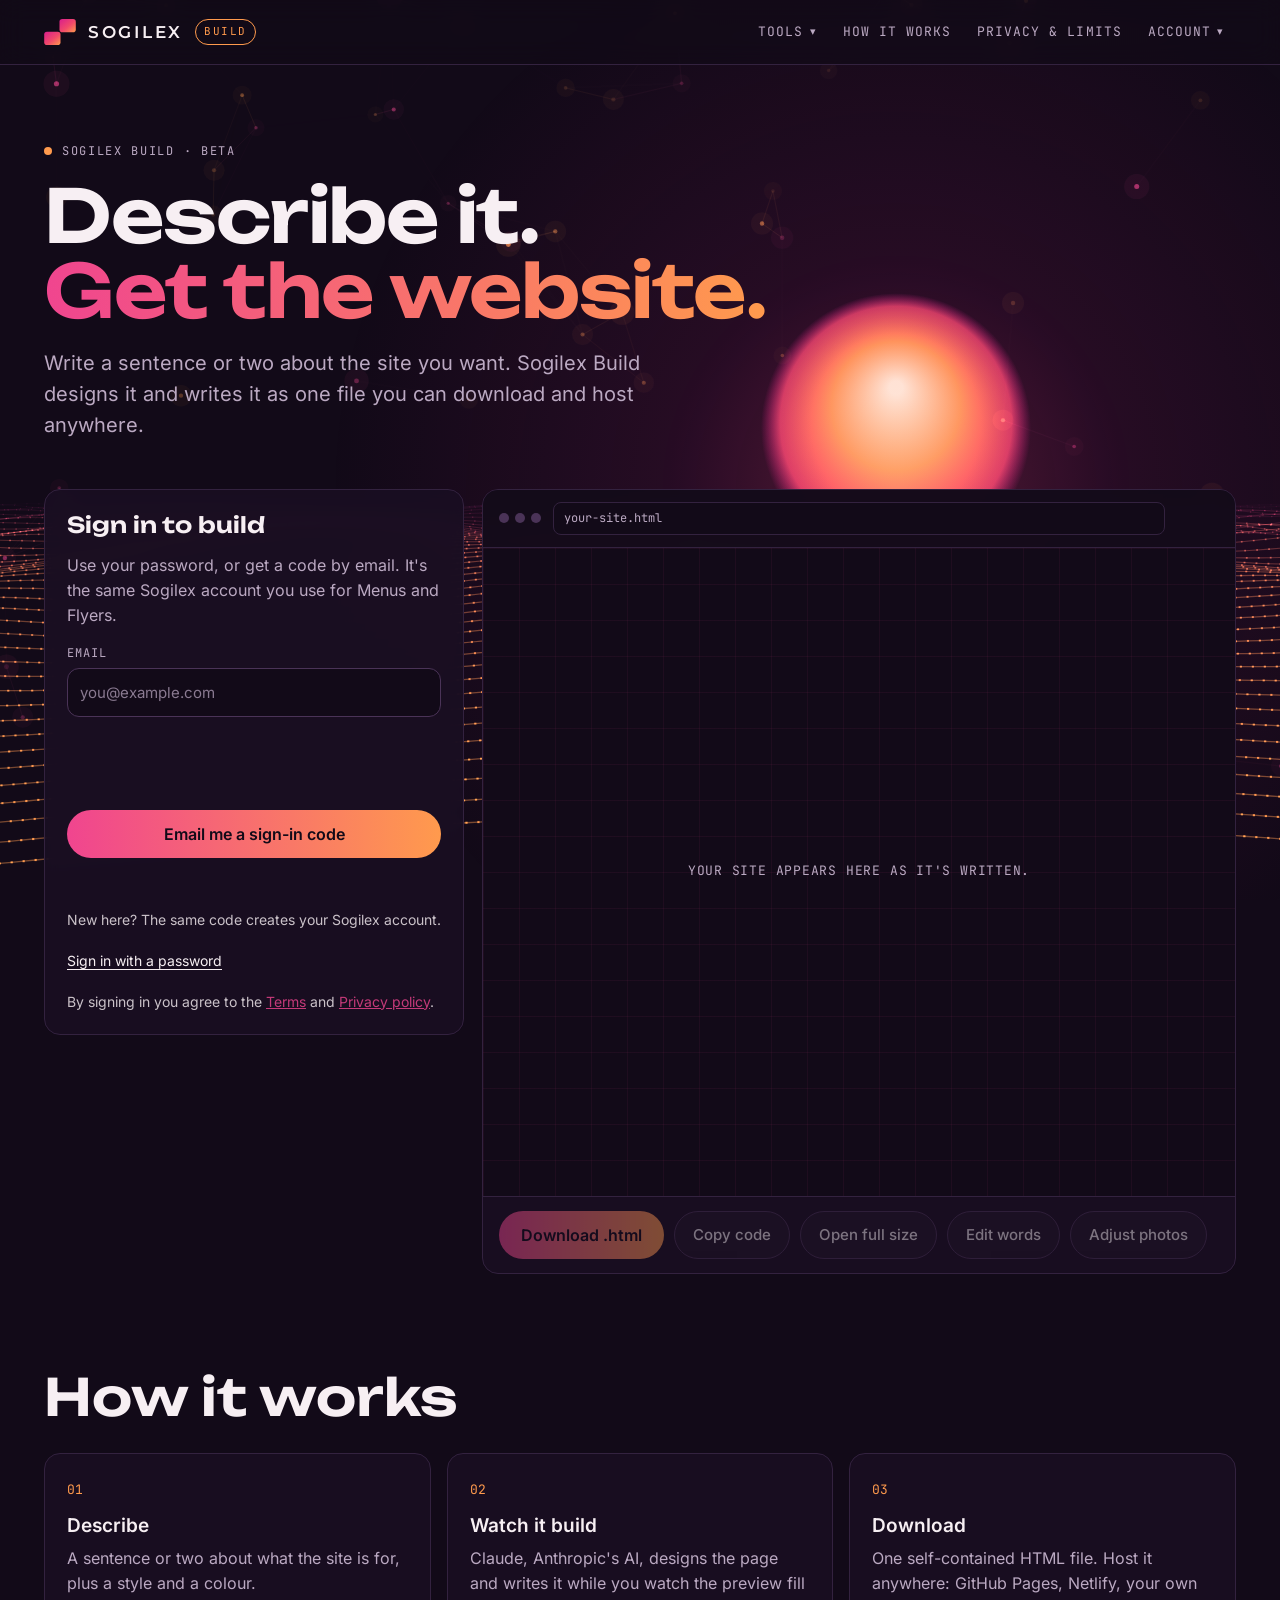
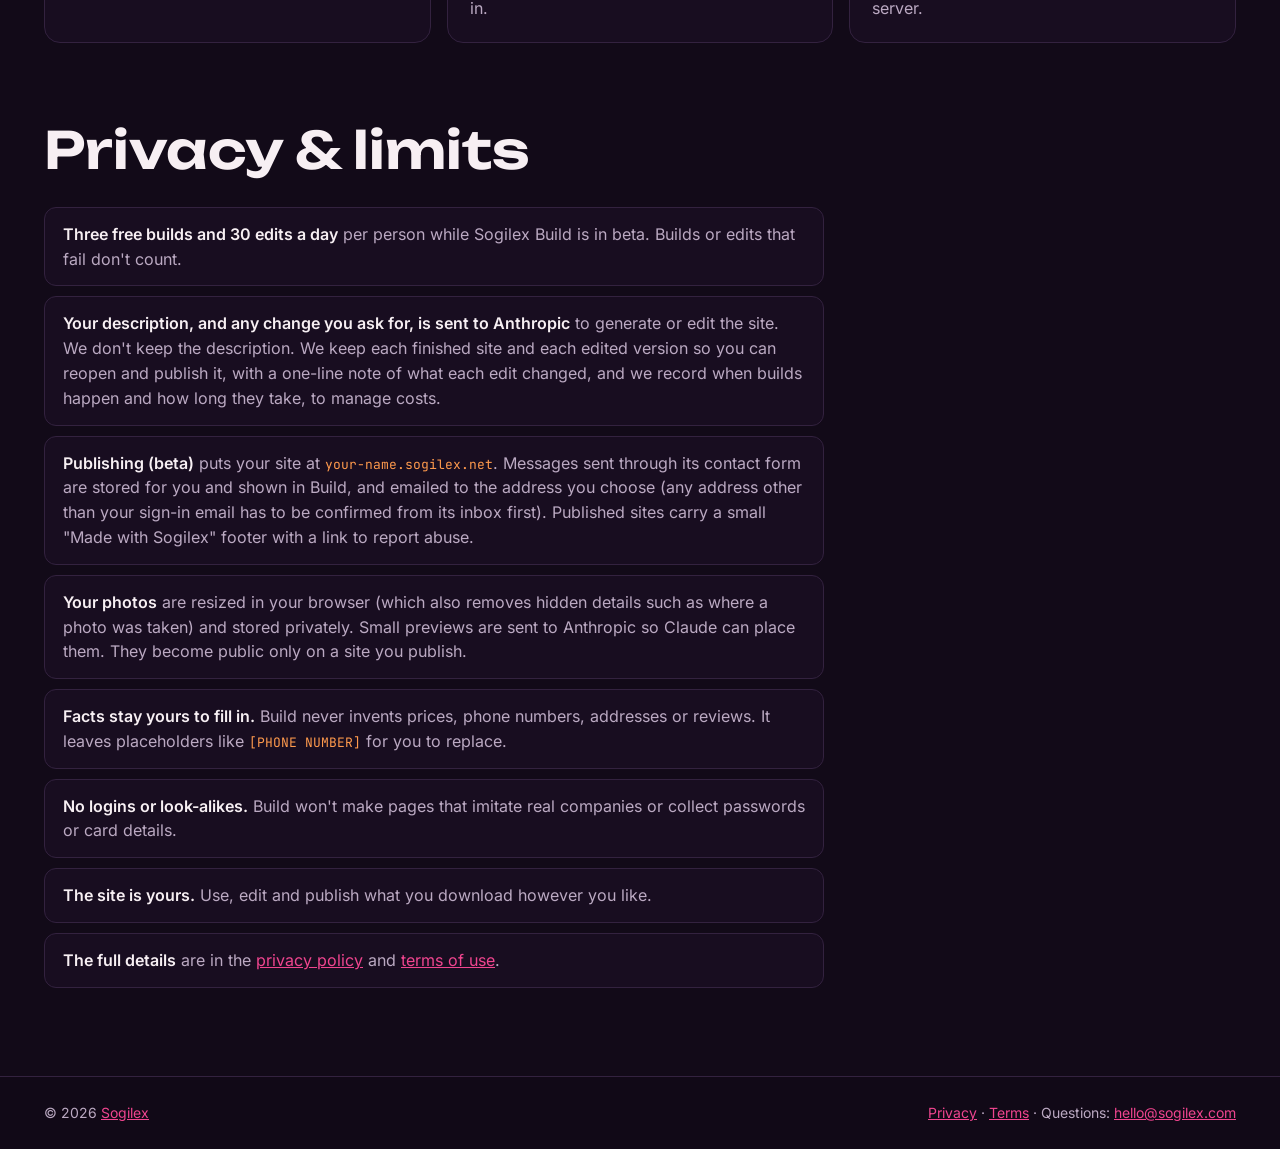
==== index.html @ 98ec20c3 "Build: Edit words (click any text in the preview and type; fill in placeholders everywhere; phone/em" ====
<!doctype html>
<html lang="en">
<head>
<meta charset="utf-8">
<meta name="viewport" content="width=device-width, initial-scale=1">
<title>Sogilex Build · describe it, get the website</title>
<meta name="description" content="Describe a website in a sentence or two and Sogilex Build writes it for you as a single file you can download and host anywhere.">
<meta name="theme-color" content="#120A18">
<link rel="icon" href="favicon.svg" type="image/svg+xml">
<link rel="preload" href="assets/fonts/unbounded-latin-600-normal.woff2" as="font" type="font/woff2" crossorigin>
<link rel="stylesheet" href="assets/build.css">
</head>
<body>
<a class="skip" href="#main">Skip to content</a>
<svg width="0" height="0" style="position: absolute" aria-hidden="true" focusable="false">
  <defs>
    <linearGradient id="sunset" x1="0" y1="0" x2="1" y2="1"><stop offset="0" stop-color="#D91E8C"/><stop offset="0.55" stop-color="#F2496B"/><stop offset="1" stop-color="#FF9A4D"/></linearGradient>
    <symbol id="mark" viewBox="0 0 124 102"><rect x="0" y="50" width="64" height="52" rx="11" fill="url(#sunset)"/><rect x="60" y="0" width="64" height="52" rx="11" fill="url(#sunset)"/></symbol>
  </defs>
</svg>
<canvas id="scene" aria-hidden="true"></canvas>

<header class="top">
  <div class="wrap row">
    <a class="mark" href="https://sogilex.com/" aria-label="Sogilex home"><svg width="32" height="26" aria-hidden="true"><use href="#mark"/></svg><span class="wordmark">SOGILEX</span><span class="product">Build</span></a>
    <nav aria-label="Main">
      <details class="navmenu">
        <summary>Tools</summary>
        <div class="navmenu-panel">
          <a href="" aria-current="page">Websites</a>
          <a href="menus/">Menus</a>
          <a href="flyers/">Flyers</a>
          <a href="posts/">Posts</a>
          <a href="invoices/">Invoices</a>
        </div>
      </details>
      <a href="#how">How it works</a>
      <a href="#limits">Privacy &amp; limits</a>
      <details class="navmenu navmenu-right">
        <summary>Account</summary>
        <div class="navmenu-panel">
          <a href="account/">Your account</a>
          <button class="navmenu-btn" type="button" id="pwbtn" hidden aria-haspopup="dialog">Password</button>
          <button class="navmenu-btn" type="button" id="signout" hidden>Sign out</button>
        </div>
      </details>
    </nav>
  </div>
</header>

<main id="main">
  <section class="hero wrap" aria-labelledby="hero-h">
    <p class="eyebrow"><span class="pulse" aria-hidden="true"></span>Sogilex Build · beta</p>
    <h1 id="hero-h">Describe it.<br><span class="lime">Get the website.</span></h1>
    <p class="lede" data-horizon>Write a sentence or two about the site you want. Sogilex Build designs it and writes it as one file you can download and host anywhere.</p>
  </section>

  <section class="wrap studio" aria-label="Build a website">
    <!-- left: the brief -->
    <div class="panel brief">
      <div id="off" class="stack" hidden>
        <h2 class="panel-h">Not available yet</h2>
        <p class="muted">Sogilex Build is being set up. Check back soon.</p>
      </div>

      <div id="signin" class="stack" hidden>
        <h2 class="panel-h">Sign in to build</h2>
        <p class="muted">Use your password, or get a code by email. It's the same Sogilex account you use for Menus and Flyers.</p>
        <div id="signin-mount"></div>
      </div>

      <form id="brief" class="stack" hidden novalidate>
        <div class="panel-row">
          <h2 class="panel-h">Your brief</h2>
          <span class="quota" id="quota" aria-live="polite"></span>
        </div>
        <div class="field">
          <label for="desc">Describe the site</label>
          <textarea class="input" id="desc" maxlength="1500" rows="6" required placeholder="A one-page site for a mobile dog-walking service in a small town. Friendly, outdoorsy, with a services section and a way to get in touch."></textarea>
          <span class="hint"><span id="desc-count">0</span> / 1,500</span>
          <details class="protip">
            <summary>Pro tip: let an AI write your description</summary>
            <p>Copy this prompt into ChatGPT, Claude or any AI assistant, fill in your facts, then paste its answer in the box above. Read it before you build: check every fact.</p>
            <p class="protip-prompt" id="protip-prompt">Write a description of my business for a website builder. Keep it under 1,500 characters. Include the business name, what we offer, who it's for, the area we serve, our hours, how people should contact us, and the feel I want for the site (for example friendly, modern or upscale). Use only the facts I give you: don't make up prices, awards, reviews or years in business. My facts: [write your facts here]</p>
            <button class="ghost protip-copy" type="button" id="protip-copy">Copy prompt</button>
          </details>
        </div>
        <div class="field">
          <label for="name">Name <span class="opt">(optional)</span></label>
          <input class="input" id="name" type="text" maxlength="80" placeholder="Paws Around Town">
        </div>
        <div class="field" id="logo-field" hidden>
          <span class="fake-label">Logo <span class="opt">(optional)</span></span>
          <div id="logo-mount"></div>
        </div>
        <div class="field" id="photos-field" hidden>
          <span class="fake-label">Your photos <span class="opt">(optional)</span></span>
          <div id="photos-mount"></div>
          <label class="check-inline" id="use-photos-row" hidden><input type="checkbox" id="use-photos" checked> Use my photos in this site</label>
        </div>
        <details class="field hours" id="hours">
          <summary><span class="fake-label">Business hours <span class="opt">(optional)</span></span><span class="hours-sum" id="hours-sum">Not added</span></summary>
          <p class="hint-line">Your exact hours go on the site as you set them here. They don't count toward the 1,500 characters. Leave a day as "Not listed" to keep it off the site. Saved to your account for next time.</p>
          <div class="hours-days" id="hours-days"></div>
          <button class="ghost hours-copy" type="button" id="hours-copy">Copy Monday to Tuesday–Friday</button>
          <label class="hours-note-l" for="hours-note">Holidays or notes <span class="opt">(optional)</span></label>
          <input class="input" id="hours-note" type="text" maxlength="200" placeholder="Closed Thanksgiving and Christmas Day">
          <p class="status" id="hours-status" role="status" aria-live="polite"></p>
        </details>
        <fieldset class="field">
          <legend>Style</legend>
          <div class="chips" id="styles">
            <label><input type="radio" name="style" value="clean" checked><span>Clean</span></label>
            <label><input type="radio" name="style" value="bold"><span>Bold</span></label>
            <label><input type="radio" name="style" value="playful"><span>Playful</span></label>
            <label><input type="radio" name="style" value="elegant"><span>Elegant</span></label>
            <label><input type="radio" name="style" value="dark"><span>Dark</span></label>
            <label><input type="radio" name="style" value="futuristic"><span>Futuristic</span></label>
          </div>
        </fieldset>
        <div class="field">
          <label for="accent">Accent colour</label>
          <div class="accent-row">
            <input id="accent" type="color" value="#c8f169">
            <div class="swatches" role="group" aria-label="Accent presets">
              <button type="button" data-c="#c8f169" style="--c:#c8f169" aria-label="Lime"></button>
              <button type="button" data-c="#ff5d73" style="--c:#ff5d73" aria-label="Coral"></button>
              <button type="button" data-c="#4f7cff" style="--c:#4f7cff" aria-label="Blue"></button>
              <button type="button" data-c="#f2b84b" style="--c:#f2b84b" aria-label="Amber"></button>
              <button type="button" data-c="#9b6bff" style="--c:#9b6bff" aria-label="Violet"></button>
            </div>
            <label class="check-inline"><input type="checkbox" id="accent-auto"> Let Build choose</label>
          </div>
        </div>
        <button class="btn big" type="submit" id="go">Build my site <span aria-hidden="true">→</span></button>
        <p class="status" id="build-status" role="status" aria-live="polite"></p>
      </form>
    </div>

    <!-- right: the preview -->
    <div class="panel preview" aria-label="Preview">
      <div class="versions" id="versions" hidden>
        <label for="ver">Your sites</label>
        <select id="ver"></select>
      </div>
      <section class="editchat" id="editchat" hidden aria-labelledby="edit-h">
        <div class="panel-row">
          <h2 class="panel-h" id="edit-h">Change your site</h2>
          <span class="quota" id="edit-quota" aria-live="polite"></span>
        </div>
        <p class="muted edit-intro">Tell Sogilex what to change, in your own words. Each change is saved as a new version, so you can always go back.</p>
        <div class="quick" role="group" aria-labelledby="quick-h">
          <span class="quick-h" id="quick-h">Quick changes</span>
          <div class="quick-btns" id="quick-btns"></div>
        </div>
        <div class="chatlog" id="chatlog" role="log" aria-live="polite"></div>
        <form id="edit-form" class="edit-form" novalidate>
          <label class="sr-only" for="edit-msg">What would you like to change?</label>
          <textarea class="input" id="edit-msg" rows="2" maxlength="1000" placeholder="For example: change the headline to &quot;Capturing your moments&quot;, or add a section about wedding packages"></textarea>
          <p class="protip-line">Pro tip: ask for one change at a time and say exactly where, for example "in the hours section, change Sunday to closed". Up to 1,000 characters.</p>
          <div class="edit-row">
            <button class="ghost" type="button" id="undo" hidden>Undo last change</button>
            <button class="btn" type="submit" id="edit-go">Make this change</button>
          </div>
        </form>
      </section>
      <div class="chrome">
        <span class="lights" aria-hidden="true"><i></i><i></i><i></i></span>
        <span class="addr" id="addr">your-site.html</span>
        <span class="size" id="size" aria-live="off"></span>
      </div>
      <div class="adjust-bar" id="adjust-bar" hidden>
        <p class="adjust-msg" id="adjust-msg" role="status" aria-live="polite"></p>
        <div class="adjust-row">
          <label class="adjust-shape-l" for="adjust-shape">Frame shape</label>
          <select class="input adjust-shape" id="adjust-shape" disabled>
            <option value="design">As designed</option>
            <option value="own">Photo's own shape (whole photo)</option>
            <option value="wide">Wide (16:9)</option>
            <option value="land">Landscape (3:2)</option>
            <option value="square">Square</option>
            <option value="portrait">Portrait (4:5)</option>
            <option value="tall">Tall (2:3)</option>
            <option value="contain">Whole photo inside the frame</option>
          </select>
          <button class="ghost" type="button" id="adjust-reset" disabled>Reset this photo</button>
          <span class="adjust-actions"><button class="ghost" type="button" id="adjust-cancel">Cancel</button><button class="btn" type="button" id="adjust-save">Save photo changes</button></span>
        </div>
      </div>
      <div class="adjust-bar" id="words-bar" hidden>
        <p class="adjust-msg" id="words-msg" role="status" aria-live="polite"></p>
        <form class="adjust-row ph-row" id="ph-form" novalidate>
          <div class="ph-fields" id="ph-row" hidden>
            <label class="ph-label" for="ph-input" id="ph-label"></label>
            <input class="input ph-input" id="ph-input" type="text" maxlength="120" autocomplete="off">
            <button class="btn" type="submit" id="ph-fill">Fill in everywhere</button>
            <button class="ghost" type="button" id="ph-skip">Skip</button>
            <button class="ghost" type="button" id="ph-done">Done</button>
          </div>
        </form>
        <div class="adjust-row">
          <button class="ghost" type="button" id="words-next" hidden>Fill in placeholders</button>
          <button class="ghost" type="button" id="words-all" hidden></button>
          <span class="adjust-actions"><button class="ghost" type="button" id="words-cancel">Cancel</button><button class="btn" type="button" id="words-save" disabled>Save word changes</button></span>
        </div>
      </div>
      <div class="frame-wrap">
        <iframe id="frame" title="Preview of your generated website" sandbox=""></iframe>
        <div class="empty" id="empty">
          <div class="empty-grid" aria-hidden="true"></div>
          <p>Your site appears here as it's written.</p>
        </div>
      </div>
      <div class="actions">
        <button class="btn" type="button" id="download" disabled>Download .html</button>
        <button class="ghost" type="button" id="copy" disabled>Copy code</button>
        <button class="ghost" type="button" id="newtab" disabled>Open full size</button>
        <button class="ghost" type="button" id="words" disabled title="Click any words on the page and type">Edit words</button>
        <button class="ghost" type="button" id="adjust" disabled title="Choose each photo's frame shape and what part shows">Adjust photos</button>
      </div>
      <section class="publish" id="publish" hidden aria-labelledby="pub-h">
        <div class="panel-row">
          <h2 class="panel-h" id="pub-h">Publish</h2>
          <span class="quota" id="pub-tag">Beta</span>
        </div>
        <p class="muted" id="pub-live" hidden>Live at <a id="pub-link" href="#" target="_blank" rel="noopener"></a> · <button type="button" class="linkish" id="pub-messages">Messages (<span id="pub-count">0</span>)</button> · <button type="button" class="linkish" id="pub-off">Unpublish</button></p>
        <form id="pub-form" class="pub-form" novalidate>
          <label for="pub-slug">Web address</label>
          <div class="pub-row">
            <input class="input" id="pub-slug" type="text" inputmode="url" autocomplete="off" spellcheck="false" maxlength="32" placeholder="your-business" pattern="[a-z0-9-]{3,32}">
            <span class="pub-suffix">.sogilex.net</span>
            <button class="btn" type="submit" id="pub-go" disabled>Publish this site</button>
          </div>
          <p class="hint-line" id="pub-hint">Build a site first, then publish it here. Publishing again replaces your current site.</p>
          <fieldset class="og" id="og">
            <legend>Link preview picture</legend>
            <p class="hint-line">The picture people see when you share your link in a text message, on Facebook or in an email.</p>
            <div class="og-choices" id="og-choices"></div>
            <div class="og-card" aria-hidden="true">
              <div class="og-img" id="og-img"></div>
              <div class="og-meta"><span class="og-host" id="og-host">your-business.sogilex.net</span><strong class="og-title" id="og-title">Your site</strong></div>
            </div>
            <p class="hint-line og-note" id="og-note"></p>
          </fieldset>
        </form>
        <p class="status" id="pub-status" role="status" aria-live="polite"></p>
        <form id="mail-form" class="pub-form mail-form" novalidate>
          <label for="mail-to">Email me new messages</label>
          <div class="pub-row">
            <input class="input" id="mail-to" type="email" autocomplete="email" spellcheck="false" maxlength="254" placeholder="you@yourbusiness.com">
            <button class="ghost" type="submit" id="mail-go">Save</button>
          </div>
          <p class="hint-line" id="mail-state">Messages from your site's contact form always show up here in Build. Add an email to get them in your inbox too.</p>
        </form>
      </section>
    </div>
  </section>

  <section id="how" class="wrap block" aria-labelledby="how-h">
    <h2 id="how-h">How it works</h2>
    <ol class="steps">
      <li><span class="n">01</span><h3>Describe</h3><p>A sentence or two about what the site is for, plus a style and a colour.</p></li>
      <li><span class="n">02</span><h3>Watch it build</h3><p>Claude, Anthropic's AI, designs the page and writes it while you watch the preview fill in.</p></li>
      <li><span class="n">03</span><h3>Download</h3><p>One self-contained HTML file. Host it anywhere: GitHub Pages, Netlify, your own server.</p></li>
    </ol>
  </section>

  <section id="limits" class="wrap block" aria-labelledby="limits-h">
    <h2 id="limits-h">Privacy &amp; limits</h2>
    <ul class="notes">
      <li><b>Three free builds and 30 edits a day</b> per person while Sogilex Build is in beta. Builds or edits that fail don't count.</li>
      <li><b>Your description, and any change you ask for, is sent to Anthropic</b> to generate or edit the site. We don't keep the description. We keep each finished site and each edited version so you can reopen and publish it, with a one-line note of what each edit changed, and we record when builds happen and how long they take, to manage costs.</li>
      <li><b>Publishing (beta)</b> puts your site at <code>your-name.sogilex.net</code>. Messages sent through its contact form are stored for you and shown in Build, and emailed to the address you choose (any address other than your sign-in email has to be confirmed from its inbox first). Published sites carry a small "Made with Sogilex" footer with a link to report abuse.</li>
      <li><b>Your photos</b> are resized in your browser (which also removes hidden details such as where a photo was taken) and stored privately. Small previews are sent to Anthropic so Claude can place them. They become public only on a site you publish.</li>
      <li><b>Facts stay yours to fill in.</b> Build never invents prices, phone numbers, addresses or reviews. It leaves placeholders like <code>[PHONE NUMBER]</code> for you to replace.</li>
      <li><b>No logins or look-alikes.</b> Build won't make pages that imitate real companies or collect passwords or card details.</li>
      <li><b>The site is yours.</b> Use, edit and publish what you download however you like.</li>
      <li><b>The full details</b> are in the <a href="https://sogilex.com/privacy/">privacy policy</a> and <a href="https://sogilex.com/terms/">terms of use</a>.</li>
    </ul>
  </section>
</main>

<dialog id="msgdialog" class="pwdialog msgdialog" aria-labelledby="msg-h">
  <div class="stack">
    <h2 class="panel-h" id="msg-h">Messages from your site</h2>
    <div id="msg-list" class="msg-list"></div>
    <form method="dialog"><button class="btn btn-secondary" type="submit">Close</button></form>
  </div>
</dialog>

<dialog id="pwdialog" class="pwdialog" aria-labelledby="pw-h">
  <div class="stack">
    <h2 class="panel-h" id="pw-h">Your password</h2>
    <div id="pw-mount"></div>
    <form method="dialog"><button class="btn btn-secondary" type="submit">Close</button></form>
  </div>
</dialog>

<footer class="foot">
  <div class="wrap row">
    <span>© 2026 <a href="https://sogilex.com/">Sogilex</a></span>
    <span><a href="https://sogilex.com/privacy/">Privacy</a> · <a href="https://sogilex.com/terms/">Terms</a> · Questions: <a href="mailto:hello@sogilex.com">hello@sogilex.com</a></span>
  </div>
</footer>

<script src="assets/vendor/supabase.js"></script>
<script src="assets/sogilex-auth.js"></script>
<script src="assets/nav.js" defer></script>
<script src="assets/brand.js" defer></script>
<script src="assets/photos.js" defer></script>
<script src="assets/build.js" defer></script>
<script src="assets/scene.js" defer></script>
</body>
</html>
---- assets/build.css ----
/* Sogilex Build. Same look as sogilex.com: night plum, sunset gradient. Fonts self-hosted (SIL OFL). */
@font-face { font-family: "Unbounded"; font-weight: 500; font-display: swap; src: url("fonts/unbounded-latin-500-normal.woff2") format("woff2"); }
@font-face { font-family: "Unbounded"; font-weight: 600; font-display: swap; src: url("fonts/unbounded-latin-600-normal.woff2") format("woff2"); }
@font-face { font-family: "Inter"; font-weight: 400; font-display: swap; src: url("fonts/inter-latin-400-normal.woff2") format("woff2"); }
@font-face { font-family: "Inter"; font-weight: 500; font-display: swap; src: url("fonts/inter-latin-500-normal.woff2") format("woff2"); }
@font-face { font-family: "Inter"; font-weight: 600; font-display: swap; src: url("fonts/inter-latin-600-normal.woff2") format("woff2"); }
@font-face { font-family: "JetBrains Mono"; font-weight: 400; font-display: swap; src: url("fonts/jetbrains-mono-latin-400-normal.woff2") format("woff2"); }
@font-face { font-family: "Montserrat"; font-weight: 600; font-display: swap; src: url("fonts/montserrat-latin-600-normal.woff2") format("woff2"); }

:root {
  --bg: #120A18;
  --panel: rgba(26, 15, 34, .92);
  --line: #33223F;
  --ctl: #4A3357;
  --text: #F7EFF3;
  --mute: #BBA9C2;
  --lime: #FF9A4D;
  --magenta: #F0458F;
  --sunset: linear-gradient(90deg, #F0458F, #FF9A4D);
  --on-lime: #120A18;
  --warn: #f2b84b;
  --display: 'Unbounded', system-ui, sans-serif;
  --body: 'Inter', system-ui, -apple-system, 'Segoe UI', sans-serif;
  --mono: 'JetBrains Mono', ui-monospace, monospace;
  color-scheme: dark;
}
*, *::before, *::after { box-sizing: border-box; }
[hidden] { display: none !important; }
html { scroll-behavior: smooth; }
body {
  margin: 0; color: var(--text); font: 400 16px/1.55 var(--body); overflow-x: hidden;
  background: var(--bg) radial-gradient(ellipse 70% 45% at 70% 60vh, rgba(242, 73, 107, .25), rgba(217, 30, 140, .07) 45%, transparent 70%) no-repeat;
}
:focus-visible { outline: 2px solid var(--lime); outline-offset: 3px; border-radius: 4px; }
a { color: var(--magenta); }
a:hover { color: var(--lime); }
.skip { position: absolute; left: 12px; top: -60px; z-index: 20; background: var(--text); color: var(--bg); padding: 12px 16px; border-radius: 8px; }
.skip:focus { top: 12px; }
.grain { position: fixed; inset: -50%; z-index: 0; pointer-events: none; opacity: .05;
  background-image: url("data:image/svg+xml,%3Csvg xmlns='http://www.w3.org/2000/svg' width='160' height='160'%3E%3Cfilter id='n'%3E%3CfeTurbulence type='fractalNoise' baseFrequency='.85' numOctaves='3' stitchTiles='stitch'/%3E%3C/filter%3E%3Crect width='100%25' height='100%25' filter='url(%23n)'/%3E%3C/svg%3E"); }
.scene-on body { background: var(--bg); }
#scene { position: fixed; inset: 0; width: 100%; height: 100%; z-index: 0; pointer-events: none; }
header, main, footer { position: relative; z-index: 1; }
.wrap { max-width: 1240px; margin: 0 auto; padding: 0 24px; }
.row { display: flex; flex-wrap: wrap; gap: 12px 24px; align-items: center; justify-content: space-between; }
.stack { display: flex; flex-direction: column; gap: 16px; }
.muted { color: var(--mute); margin: 0; }

/* header */
.top { position: sticky; top: 0; z-index: 10; backdrop-filter: blur(12px); -webkit-backdrop-filter: blur(12px); background: rgba(18, 10, 24, .7); border-bottom: 1px solid var(--line); }
.top .row { min-height: 64px; }
.mark { color: var(--text); text-decoration: none; min-height: 44px; display: inline-flex; align-items: center; gap: 12px; }
.mark:hover { color: var(--text); }
.mark .wordmark { font-family: 'Montserrat', var(--body); font-weight: 600; font-size: 17px; letter-spacing: .16em; }
.mark .product { font-family: var(--mono); font-size: 11px; letter-spacing: .14em; text-transform: uppercase; color: var(--lime); border: 1px solid var(--lime); padding: 3px 8px; border-radius: 999px; }
nav { display: flex; gap: 2px; align-items: center; }
nav a, .navbtn { font-family: var(--mono); font-size: 13px; letter-spacing: .08em; text-transform: uppercase; color: var(--mute); text-decoration: none; min-height: 44px; padding: 0 12px; display: inline-flex; align-items: center; border-radius: 8px; background: none; border: 0; cursor: pointer; }
nav a:hover, .navbtn:hover { color: var(--text); background: rgba(255, 255, 255, .05); }

/* hero */
.eyebrow { font-family: var(--mono); font-size: 12px; letter-spacing: .14em; text-transform: uppercase; color: var(--mute); margin: 0; display: inline-flex; align-items: center; gap: 10px; }
.pulse { width: 8px; height: 8px; border-radius: 50%; background: var(--lime); animation: pulse 2.4s ease-out infinite; }
@keyframes pulse { 0% { box-shadow: 0 0 0 0 rgba(240, 69, 143, .55); } 70% { box-shadow: 0 0 0 12px rgba(240, 69, 143, 0); } 100% { box-shadow: 0 0 0 0 rgba(240, 69, 143, 0); } }
.hero { padding: 72px 24px 48px; }
.hero h1 { font-family: var(--display); font-weight: 600; font-size: clamp(2.6rem, 6vw, 4.6rem); line-height: 1.02; letter-spacing: -.02em; margin: 16px 0 20px; }
.lime { background: var(--sunset); -webkit-background-clip: text; background-clip: text; color: transparent; }
.lede { font-size: clamp(17px, 1.8vw, 20px); color: var(--mute); max-width: 52ch; margin: 0; }

/* studio */
.studio { display: grid; grid-template-columns: minmax(0, 420px) minmax(0, 1fr); gap: 18px; align-items: start; padding-bottom: 24px; }
.panel { background: var(--panel); border: 1px solid var(--line); border-radius: 16px; backdrop-filter: blur(8px); -webkit-backdrop-filter: blur(8px); }
.brief { padding: 22px; position: sticky; top: 84px; }
.panel-h { font-family: var(--display); font-weight: 600; font-size: 22px; line-height: 1.15; margin: 0; }
.panel-row { display: flex; justify-content: space-between; align-items: baseline; gap: 12px; flex-wrap: wrap; }
.quota { font-family: var(--mono); font-size: 12px; letter-spacing: .06em; text-transform: uppercase; color: var(--lime); }
.quota.out { color: var(--warn); }
.field { display: flex; flex-direction: column; gap: 6px; border: 0; margin: 0; padding: 0; min-width: 0; }
.field label, .field legend { font-family: var(--mono); font-size: 12px; letter-spacing: .08em; text-transform: uppercase; color: var(--mute); padding: 0; }
.opt { text-transform: none; letter-spacing: 0; }
.hint { font-family: var(--mono); font-size: 11px; color: var(--mute); align-self: flex-end; }
.input { width: 100%; min-height: 44px; padding: 12px; border-radius: 12px; background: #120A18; color: var(--text); border: 1px solid var(--ctl); font: inherit; font-size: 15px; }
textarea.input { resize: vertical; line-height: 1.5; min-height: 140px; }
.input::placeholder { color: #8A7A91; }
.input:focus { outline: none; border-color: var(--magenta); box-shadow: 0 0 0 4px rgba(240, 69, 143, .2); }
.chips { display: flex; flex-wrap: wrap; gap: 8px; }
.chips label { position: relative; cursor: pointer; }
.chips input { position: absolute; opacity: 0; width: 1px; height: 1px; }
.chips span { display: inline-flex; align-items: center; min-height: 44px; padding: 0 14px; border-radius: 99px; border: 1px solid var(--ctl); color: var(--mute); font-family: var(--mono); font-size: 12px; letter-spacing: .06em; text-transform: uppercase; transition: all .15s; }
.chips input:checked + span { background: var(--sunset); border-color: transparent; color: var(--on-lime); }
.chips input:focus-visible + span { outline: 3px solid var(--lime); outline-offset: 2px; }
.accent-row { display: flex; flex-wrap: wrap; gap: 10px; align-items: center; }
#accent { width: 44px; height: 44px; border: 1px solid var(--ctl); border-radius: 10px; background: #120A18; padding: 4px; cursor: pointer; }
.swatches { display: flex; gap: 6px; }
.swatches button { width: 32px; height: 32px; border-radius: 50%; border: 2px solid #120A18; background: var(--c); box-shadow: 0 0 0 1px var(--ctl); cursor: pointer; position: relative; }
.swatches button::after { content: ""; position: absolute; inset: -6px; } /* 44px tap target */
.check-inline { display: inline-flex; align-items: center; gap: 8px; min-height: 44px; font-size: 14px; color: var(--mute); text-transform: none !important; letter-spacing: 0 !important; font-family: var(--body) !important; cursor: pointer; }
.check-inline input { width: 18px; height: 18px; accent-color: var(--lime); }

.btn { background: var(--sunset); color: var(--on-lime); font: 600 16px var(--body); border: 0; text-decoration: none; min-height: 48px; padding: 0 22px; border-radius: 999px; display: inline-flex; align-items: center; justify-content: center; gap: 8px; cursor: pointer; transition: transform .2s, box-shadow .2s, opacity .2s; }
.btn:hover:not(:disabled) { transform: translateY(-2px); box-shadow: 0 10px 30px rgba(240, 69, 143, .25); }
.btn:disabled { opacity: .45; cursor: not-allowed; }
.btn.big { min-height: 56px; font-size: 17px; }
.btn.working { background: repeating-linear-gradient(-45deg, #F0458F 0 14px, #FF9A4D 14px 28px); background-size: 40px 40px; animation: stripes 1s linear infinite; opacity: 1; }
@keyframes stripes { to { background-position: 40px 0; } }
.ghost { color: var(--text); background: rgba(255, 255, 255, .03); border: 1px solid var(--ctl); font: 500 15px var(--body); min-height: 48px; padding: 0 18px; border-radius: 999px; cursor: pointer; }
.ghost:hover:not(:disabled) { border-color: var(--mute); }
.ghost:disabled { opacity: .45; cursor: not-allowed; }
.status { margin: 0; font-size: 15px; min-height: 1.5em; color: var(--mute); }
.status.ok { color: var(--lime); }
.status.err { color: var(--warn); }

/* preview */
.preview { overflow: hidden; display: flex; flex-direction: column; }
.chrome { display: flex; align-items: center; gap: 12px; padding: 12px 16px; border-bottom: 1px solid var(--line); background: rgba(18, 10, 24, .7); }
.lights { display: flex; gap: 6px; }
.lights i { width: 10px; height: 10px; border-radius: 50%; background: #3a3e46; }
.lights i { background: #4A3357; }
.addr { flex: 1; min-width: 0; font-family: var(--mono); font-size: 12px; color: var(--mute); background: #120A18; border: 1px solid var(--line); border-radius: 8px; padding: 6px 10px; overflow: hidden; text-overflow: ellipsis; white-space: nowrap; }
.size { font-family: var(--mono); font-size: 12px; color: var(--lime); min-width: 6ch; text-align: right; }
.frame-wrap { position: relative; height: min(72vh, 760px); min-height: 420px; background: #fff; }
#frame { width: 100%; height: 100%; border: 0; display: block; background: #fff; }
.empty { position: absolute; inset: 0; display: grid; place-items: center; background: #120A18; color: var(--mute); text-align: center; padding: 24px; }
.empty p { position: relative; margin: 0; font-family: var(--mono); font-size: 13px; letter-spacing: .06em; text-transform: uppercase; }
.empty-grid { position: absolute; inset: 0; background:
  linear-gradient(rgba(240, 69, 143, .06) 1px, transparent 1px) 0 0 / 100% 36px,
  linear-gradient(90deg, rgba(240, 69, 143, .06) 1px, transparent 1px) 0 0 / 36px 100%; }
.preview.building .empty-grid { animation: scan 2.2s linear infinite; }
@keyframes scan { to { background-position: 0 36px, 36px 0; } }
.actions { display: flex; flex-wrap: wrap; gap: 10px; padding: 14px 16px; border-top: 1px solid var(--line); }

/* info sections */
.block { padding: 72px 24px 8px; }
.block h2 { font-family: var(--display); font-weight: 600; font-size: clamp(2rem, 4vw, 3.2rem); line-height: 1.08; margin: 0 0 28px; }
.steps { list-style: none; margin: 0; padding: 0; display: grid; grid-template-columns: repeat(3, minmax(0, 1fr)); gap: 16px; }
.steps li { background: var(--panel); border: 1px solid var(--line); border-radius: 16px; padding: 22px; }
.steps .n { font-family: var(--mono); font-size: 13px; color: var(--lime); }
.steps h3 { font-size: 19px; font-weight: 600; margin: 10px 0 6px; }
.steps p { margin: 0; color: var(--mute); }
.notes { margin: 0; padding: 0; list-style: none; display: grid; gap: 10px; max-width: 78ch; }
.notes li { padding: 14px 18px; border: 1px solid var(--line); border-radius: 12px; background: var(--panel); color: var(--mute); }
.notes b { color: var(--text); font-weight: 600; }
.notes code { font-family: var(--mono); font-size: 13px; color: var(--lime); }
.foot { border-top: 1px solid var(--line); margin-top: 80px; background: rgba(18, 10, 24, .92); }
.foot .row { min-height: 72px; font-size: 14px; color: var(--mute); }

@media (max-width: 900px) {
  .studio { grid-template-columns: minmax(0, 1fr); }
  .brief { position: static; }
  .steps { grid-template-columns: minmax(0, 1fr); }
  .frame-wrap { height: 70vh; }
}
@media (prefers-reduced-motion: reduce) {
  *, *::before, *::after { animation: none !important; transition: none !important; scroll-behavior: auto !important; }
}

/* password dialog */
.pwdialog { max-width: min(440px, calc(100vw - 32px)); width: 100%; padding: 24px; border-radius: 16px; background: var(--panel); color: var(--text); border: 1px solid var(--ctl); }
.pwdialog::backdrop { background: rgba(0, 0, 0, .6); }
.pwdialog form[method="dialog"] { margin: 0; }
.btn-secondary { background: transparent; color: var(--text); border: 1px solid var(--ctl); }
.btn-secondary:hover:not(:disabled) { box-shadow: none; border-color: var(--text); }

/* publishing */
.publish { border-top: 1px solid var(--line); padding: 16px; display: flex; flex-direction: column; gap: 10px; }
.pub-form { display: flex; flex-direction: column; gap: 6px; margin: 0; }
.pub-form label { font-family: var(--mono); font-size: 12px; letter-spacing: .08em; text-transform: uppercase; color: var(--mute); }
.pub-row { display: flex; flex-wrap: wrap; align-items: center; gap: 8px; }
.pub-row .input { flex: 1 1 180px; width: auto; }
.mail-form { margin-top: 10px; padding-top: 12px; border-top: 1px solid var(--line); }
.mail-form .hint-line.ok { color: var(--lime); }
.mail-form .hint-line.err { color: var(--warn); }
.pub-suffix { font-family: var(--mono); font-size: 14px; color: var(--mute); }
.hint-line { margin: 0; font-size: 13px; color: var(--mute); }
.linkish { background: none; border: 0; padding: 0; font: inherit; color: var(--magenta); text-decoration: underline; text-underline-offset: 3px; cursor: pointer; min-height: 32px; }
.linkish:hover { color: var(--lime); }
.msgdialog { max-width: min(640px, calc(100vw - 32px)); }
.msg-list { display: flex; flex-direction: column; gap: 10px; max-height: 60vh; overflow: auto; }
.msg { border: 1px solid var(--line); border-radius: 12px; padding: 12px 14px; background: rgba(18, 10, 24, .6); }
.msg time { display: block; font-family: var(--mono); font-size: 12px; color: var(--mute); margin-bottom: 6px; }
.msg dl { margin: 0; display: grid; grid-template-columns: auto 1fr; gap: 4px 12px; }
.msg dt { color: var(--mute); font-size: 14px; }
.msg dd { margin: 0; white-space: pre-wrap; overflow-wrap: anywhere; }

/* logo (brand kit) */
.logo-drop { display: flex; flex-direction: column; align-items: center; justify-content: center; gap: 4px; min-height: 104px; padding: 16px; border: 2px dashed var(--ctl); border-radius: 14px; background: rgba(18, 10, 24, .5); color: var(--mute); text-align: center; cursor: pointer; transition: border-color .15s, background .15s; }
.logo-drop strong { color: var(--text); font-weight: 600; font-size: 16px; }
.logo-drop span { font-size: 13px; }
.logo-drop:hover, .logo-drop.over { border-color: var(--lime); background: rgba(255, 154, 77, .08); }
.logo-drop:focus-visible { outline: 2px solid var(--lime); outline-offset: 3px; }
.logo-have { display: flex; gap: 14px; align-items: center; }
.logo-thumb { flex: 0 0 auto; width: 120px; height: 72px; border-radius: 10px; border: 1px solid var(--line); display: grid; place-items: center; padding: 8px; background: repeating-conic-gradient(#2a1f30 0 25%, #20172a 0 50%) 0 0 / 16px 16px; }
.logo-thumb img { max-width: 100%; max-height: 100%; object-fit: contain; }
.logo-meta { display: flex; flex-direction: column; gap: 4px; min-width: 0; }
.logo-name { font-size: 14px; overflow: hidden; text-overflow: ellipsis; white-space: nowrap; }
.logo-colors { display: inline-flex; align-items: center; gap: 6px; font-size: 13px; color: var(--mute); }
.logo-colors i { width: 16px; height: 16px; border-radius: 50%; border: 1px solid rgba(255, 255, 255, .25); display: inline-block; }
.logo-actions { display: inline-flex; gap: 14px; }
.logo-status:empty { display: none; }
.linkish { background: none; border: 0; padding: 0; font: inherit; color: var(--magenta); text-decoration: underline; text-underline-offset: 3px; cursor: pointer; min-height: 32px; }
.linkish:hover { color: var(--lime); }

.fake-label { font-family: var(--mono); font-size: 12px; letter-spacing: .08em; text-transform: uppercase; color: var(--mute); }
.swatches .logo-swatch { box-shadow: 0 0 0 1px var(--lime); }

/* Your sites: reopen any finished build */
.versions { display: flex; align-items: center; gap: 10px; padding: 10px 16px; border-bottom: 1px solid var(--line); background: rgba(18, 10, 24, .7); }
.versions label { font-family: var(--mono); font-size: 12px; letter-spacing: .06em; text-transform: uppercase; color: var(--mute); white-space: nowrap; }
.versions select { flex: 1; min-width: 0; min-height: 38px; border-radius: 8px; background: #120A18; color: var(--text); border: 1px solid var(--ctl); font: 14px var(--body); padding: 0 8px; text-overflow: ellipsis; }
.versions select:disabled { opacity: .6; }

/* Phones: four header links (signed in) must fit without sideways scrolling */
@media (max-width: 520px) {
  nav { flex-wrap: wrap; }
  nav a, .navbtn { padding: 0 8px; font-size: 12px; letter-spacing: .04em; }
}

/* Change your site: chat edits */
.sr-only { position: absolute; width: 1px; height: 1px; padding: 0; margin: -1px; overflow: hidden; clip: rect(0 0 0 0); white-space: nowrap; border: 0; }
.editchat { padding: 14px 16px; border-bottom: 1px solid var(--line); background: rgba(18, 10, 24, .55); display: flex; flex-direction: column; gap: 10px; }
.edit-intro { margin: 0; font-size: 14px; }
.quick { display: flex; flex-direction: column; gap: 6px; }
.quick-h { font-family: var(--mono); font-size: 11px; letter-spacing: .1em; text-transform: uppercase; color: var(--mute); }
.quick-btns { display: flex; flex-wrap: wrap; gap: 6px; }
.quick-btns button { min-height: 36px; padding: 0 12px; border-radius: 999px; border: 1px solid var(--ctl); background: transparent; color: var(--text); font: 14px var(--body); cursor: pointer; }
.quick-btns button:hover:not(:disabled) { border-color: var(--lime); color: var(--lime); }
.quick-btns button:disabled { opacity: .5; cursor: not-allowed; }
.chatlog { display: flex; flex-direction: column; gap: 8px; max-height: 220px; overflow-y: auto; }
.chatlog:empty { display: none; }
.bubble { max-width: 88%; padding: 10px 12px; border-radius: 12px; font-size: 14px; line-height: 1.45; white-space: pre-wrap; overflow-wrap: anywhere; }
.bubble.owner { align-self: flex-end; background: rgba(242, 73, 107, .16); border: 1px solid rgba(242, 73, 107, .35); }
.bubble.sogilex { align-self: flex-start; background: #1A1120; border: 1px solid var(--line); }
.bubble.err { border-color: var(--warn); color: var(--text); }
.bubble.working { color: var(--mute); font-style: italic; }
.edit-form { display: flex; flex-direction: column; gap: 8px; }
.edit-form textarea { min-height: 64px; resize: vertical; }
.edit-row { display: flex; flex-wrap: wrap; gap: 8px; justify-content: flex-end; align-items: center; }
.edit-row #undo { margin-right: auto; }

/* Your photos */
.photo-drop { display: flex; flex-direction: column; gap: 4px; align-items: center; justify-content: center; width: 100%; min-height: 84px; padding: 14px; border: 2px dashed var(--ctl); border-radius: 14px; background: rgba(18, 10, 24, .45); color: var(--text); font: 14px var(--body); cursor: pointer; text-align: center; }
.photo-drop strong { font-size: 16px; font-weight: 600; }
.photo-drop span { color: var(--mute); font-size: 13px; }
.photo-drop:hover, .photo-drop.over { border-color: var(--lime); }
.photo-drop:disabled { opacity: .6; cursor: progress; }
.photo-count { display: block; margin-top: 8px; font-family: var(--mono); font-size: 12px; letter-spacing: .06em; color: var(--mute); }
.photo-count:empty { display: none; }
.photo-grid { display: grid; grid-template-columns: repeat(auto-fill, minmax(116px, 1fr)); gap: 10px; margin-top: 8px; }
.photo-grid:empty { display: none; }
.photo { position: relative; margin: 0; display: flex; flex-direction: column; gap: 6px; }
.photo img { width: 100%; aspect-ratio: 4 / 3; object-fit: cover; border-radius: 10px; background: #1A1120; display: block; }
.photo-x { position: absolute; top: 6px; right: 6px; width: 32px; height: 32px; border-radius: 50%; border: 1px solid rgba(255, 255, 255, .35); background: rgba(18, 10, 24, .8); color: #fff; font-size: 13px; cursor: pointer; }
.photo-x:hover { border-color: var(--warn); color: var(--warn); }
.photo-name.input { min-height: 36px; padding: 6px 8px; font-size: 13px; }
.photo-status { margin: 6px 0 0; font-size: 13px; color: var(--mute); }
.photo-status:empty { display: none; }
.photo-status.err { color: var(--warn); }
.photo-hint { margin: 6px 0 0; font-size: 12.5px; color: var(--mute); line-height: 1.45; }
#use-photos-row { margin-top: 8px; }
.photo-drop:focus-visible { outline: 2px solid var(--lime); outline-offset: 3px; }

/* Phones: once a site is open, show it (with "Change your site") before the brief for a new build */
@media (max-width: 900px) {
  body.has-site .studio > .preview { order: -1; }
}
.chat-action { margin-top: 8px; min-height: 38px; font-size: 14px; padding: 0 16px; }
.photo-add { min-height: 34px; border-radius: 999px; border: 1px solid var(--lime); background: transparent; color: var(--lime); font: 600 13px var(--body); cursor: pointer; padding: 0 10px; }
.photo-add:hover { background: rgba(255, 154, 77, .12); }
.photo-on { font-size: 12px; color: var(--mute); text-align: center; }
.photo-addall { width: 100%; min-height: 42px; margin-top: 8px; font-size: 15px; }

/* ---------- menu bar drop-downs (Tools, Account) ---------- */
.navmenu { position: relative; }
.navmenu > summary { list-style: none; cursor: pointer; font-family: var(--mono); font-size: 13px; letter-spacing: .08em; text-transform: uppercase; color: var(--mute);
  min-height: 44px; padding: 0 12px; display: inline-flex; align-items: center; gap: 6px; border-radius: 8px; user-select: none; }
.navmenu > summary::-webkit-details-marker { display: none; }
.navmenu > summary::after { content: "▾"; font-size: 11px; transition: transform .15s ease; }
.navmenu[open] > summary::after { transform: rotate(180deg); }
.navmenu > summary:hover, .navmenu[open] > summary { color: var(--text); background: rgba(255, 255, 255, .05); }
.navmenu > summary:focus-visible { outline: 2px solid var(--lime); outline-offset: 2px; }
.navmenu-panel { position: absolute; top: calc(100% + 6px); left: 0; z-index: 30; min-width: 190px; padding: 6px; display: flex; flex-direction: column;
  background: #1A0F22; border: 1px solid var(--line); border-radius: 12px; box-shadow: 0 18px 40px rgba(0, 0, 0, .5); }
.navmenu-right .navmenu-panel { left: auto; right: 0; }
.navmenu-panel a, .navmenu-panel .navmenu-btn { display: flex; align-items: center; min-height: 44px; padding: 0 12px; border-radius: 8px; text-align: left;
  font: 500 15px var(--body); letter-spacing: 0; text-transform: none; color: var(--text); text-decoration: none; background: none; border: 0; cursor: pointer; width: 100%; }
.navmenu-panel a:hover, .navmenu-panel .navmenu-btn:hover { background: rgba(255, 255, 255, .06); }
.navmenu-panel a[aria-current="page"] { color: var(--lime); }
.navmenu-panel a[aria-current="page"]::after { content: "·  here"; margin-left: auto; font-family: var(--mono); font-size: 11px; color: var(--mute); }
.navmenu-panel [hidden] { display: none; }
@media (max-width: 640px) {
  .navmenu > summary { padding: 0 8px; font-size: 12px; letter-spacing: .04em; }
  /* On phones the menu bar sits on its own line at the left, so both menus open to the right. */
  .navmenu-right .navmenu-panel { left: 0; right: auto; }
}

/* ---------- pro tips (Build) ---------- */
.protip { margin-top: 4px; border: 1px solid var(--line); border-radius: 12px; padding: 0 14px; background: rgba(18, 10, 24, .45); }
.protip > summary { cursor: pointer; list-style: none; min-height: 44px; display: flex; align-items: center; gap: 8px; font-size: 14px; font-weight: 600; color: var(--lime); }
.protip > summary::-webkit-details-marker { display: none; }
.protip > summary::before { content: "💡"; }
.protip > summary::after { content: "▾"; margin-left: auto; color: var(--mute); transition: transform .15s ease; }
.protip[open] > summary::after { transform: rotate(180deg); }
.protip p { margin: 0 0 10px; font-size: 14px; color: var(--mute); }
.protip-prompt { padding: 12px; border-radius: 10px; border: 1px dashed var(--ctl); background: #120A18; color: var(--text) !important; font-size: 13px !important; line-height: 1.5; user-select: all; }
.protip-copy { margin-bottom: 14px; min-height: 40px; font-size: 14px; }
.protip-line { margin: 6px 0 0; font-size: 13px; color: var(--mute); }

/* ---------- Adjust photos (Build) ---------- */
.adjust-bar { border-bottom: 1px solid var(--line); padding: 12px 16px; display: flex; flex-direction: column; gap: 10px; background: rgba(242, 73, 107, .08); }
.adjust-msg { margin: 0; font-size: 14px; color: var(--text); }
.adjust-msg.err { color: var(--warn); }
.adjust-row { display: flex; flex-wrap: wrap; gap: 8px 12px; align-items: center; }
.adjust-gap { flex: 1; }
.adjust-row .btn, .adjust-row .ghost { min-height: 40px; font-size: 14px; }

/* business hours (in the brief) */
.hours { border: 1px solid var(--line); border-radius: 12px; padding: 0 14px; background: rgba(18, 10, 24, .45); gap: 10px; }
.hours[open] { padding-bottom: 14px; }
.hours > summary { cursor: pointer; list-style: none; min-height: 48px; display: flex; align-items: center; justify-content: space-between; gap: 10px; }
.hours > summary::-webkit-details-marker { display: none; }
.hours > summary::after { content: "+"; font: 600 18px var(--body); color: var(--lime); }
.hours[open] > summary::after { content: "–"; }
.hours > summary:focus-visible { outline: 3px solid var(--lime); outline-offset: 2px; border-radius: 8px; }
.hours-sum { margin-left: auto; font-family: var(--mono); font-size: 11px; letter-spacing: .06em; text-transform: uppercase; color: var(--lime); }
.hours-days { display: flex; flex-direction: column; gap: 8px; }
.hours-row { display: grid; grid-template-columns: 88px minmax(0, 1fr); gap: 6px 8px; align-items: center; }
.hours .hours-day { font: 500 14px var(--body); color: var(--text); text-transform: none; letter-spacing: 0; }
.hours-mode { min-height: 40px; padding: 6px 10px; }
.hours-times { grid-column: 1 / -1; display: flex; flex-wrap: wrap; gap: 6px 10px; align-items: center; padding-left: 96px; }
.hours-times[hidden], .hours-range[hidden], .hours-add[hidden] { display: none; }
.hours-range { display: inline-flex; flex-wrap: wrap; align-items: center; gap: 6px; max-width: 100%; }
.hours-time { width: auto; min-height: 40px; padding: 6px 8px; color-scheme: dark; }
.hours-to { font-size: 13px; color: var(--mute); }
.hours-add { font-size: 13px; }
.hours-copy { align-self: flex-start; min-height: 40px; font-size: 14px; }
.hours .hours-note-l { margin-top: 4px; }
@media (max-width: 480px) { .hours-times { padding-left: 0; } .hours-time { flex: 1 1 100px; min-width: 0; font-size: 14px; padding: 6px; } }

/* link preview picture (in Publish) */
.og { border: 0; margin: 10px 0 0; padding: 12px 0 0; border-top: 1px solid var(--line); display: flex; flex-direction: column; gap: 8px; min-width: 0; }
.og legend { font-family: var(--mono); font-size: 12px; letter-spacing: .08em; text-transform: uppercase; color: var(--mute); padding: 0; float: left; width: 100%; margin-bottom: 4px; }
.og-choices { display: flex; gap: 8px; overflow-x: auto; padding: 4px 2px 6px; }
.og-choice { position: relative; flex: 0 0 84px; display: flex; flex-direction: column; gap: 4px; cursor: pointer; text-transform: none !important; letter-spacing: 0 !important; }
.og-choice input { position: absolute; opacity: 0; width: 1px; height: 1px; }
.og-tile { display: grid; place-items: center; width: 84px; height: 56px; border-radius: 10px; overflow: hidden; border: 2px solid var(--ctl); background: #120A18; }
.og-tile img { width: 100%; height: 100%; object-fit: cover; display: block; }
.og-tile img.og-logo { object-fit: contain; padding: 6px; background: #fff; }
.og-auto { font-family: var(--mono); font-size: 12px; letter-spacing: .08em; text-transform: uppercase; color: var(--lime); }
.og-label { font: 12px/1.3 var(--body); color: var(--mute); white-space: nowrap; overflow: hidden; text-overflow: ellipsis; }
.og-choice input:checked + .og-tile { border-color: var(--magenta); box-shadow: 0 0 0 3px rgba(240, 69, 143, .3); }
.og-choice input:checked ~ .og-label { color: var(--text); }
.og-choice input:focus-visible + .og-tile { outline: 3px solid var(--lime); outline-offset: 2px; }
.og-card { display: flex; flex-direction: column; max-width: 360px; border-radius: 12px; overflow: hidden; border: 1px solid var(--ctl); background: #1E1424; }
.og-img { aspect-ratio: 1.91 / 1; background: #120A18; display: grid; place-items: center; overflow: hidden; }
.og-img img { width: 100%; height: 100%; object-fit: cover; display: block; }
.og-img.is-logo { background: #fff; }
.og-img.is-logo img { width: auto; height: auto; max-width: 60%; max-height: 60%; object-fit: contain; }
.og-img.is-none { display: none; }
.og-meta { padding: 10px 12px; display: flex; flex-direction: column; gap: 2px; }
.og-host { font: 12px var(--mono); color: var(--mute); text-transform: lowercase; }
.og-title { font: 600 15px/1.3 var(--body); color: var(--text); overflow: hidden; text-overflow: ellipsis; white-space: nowrap; }

/* Adjust photos: frame shape */
.adjust-shape-l { font-family: var(--mono); font-size: 12px; letter-spacing: .08em; text-transform: uppercase; color: var(--mute); }
.adjust-shape { width: auto; min-height: 44px; padding: 8px 10px; flex: 0 1 260px; }
.adjust-shape:disabled { opacity: .5; }
.ph-row { margin: 0; }
.ph-fields { display: flex; flex-wrap: wrap; align-items: center; gap: 8px; width: 100%; }
.ph-fields[hidden] { display: none; }
.ph-label { font: 600 13px var(--mono); color: var(--lime); padding: 6px 10px; border: 1px solid var(--ctl); border-radius: 8px; }
.ph-input { flex: 1 1 200px; width: auto; min-height: 44px; }
.adjust-actions { margin-left: auto; display: inline-flex; gap: 8px; }
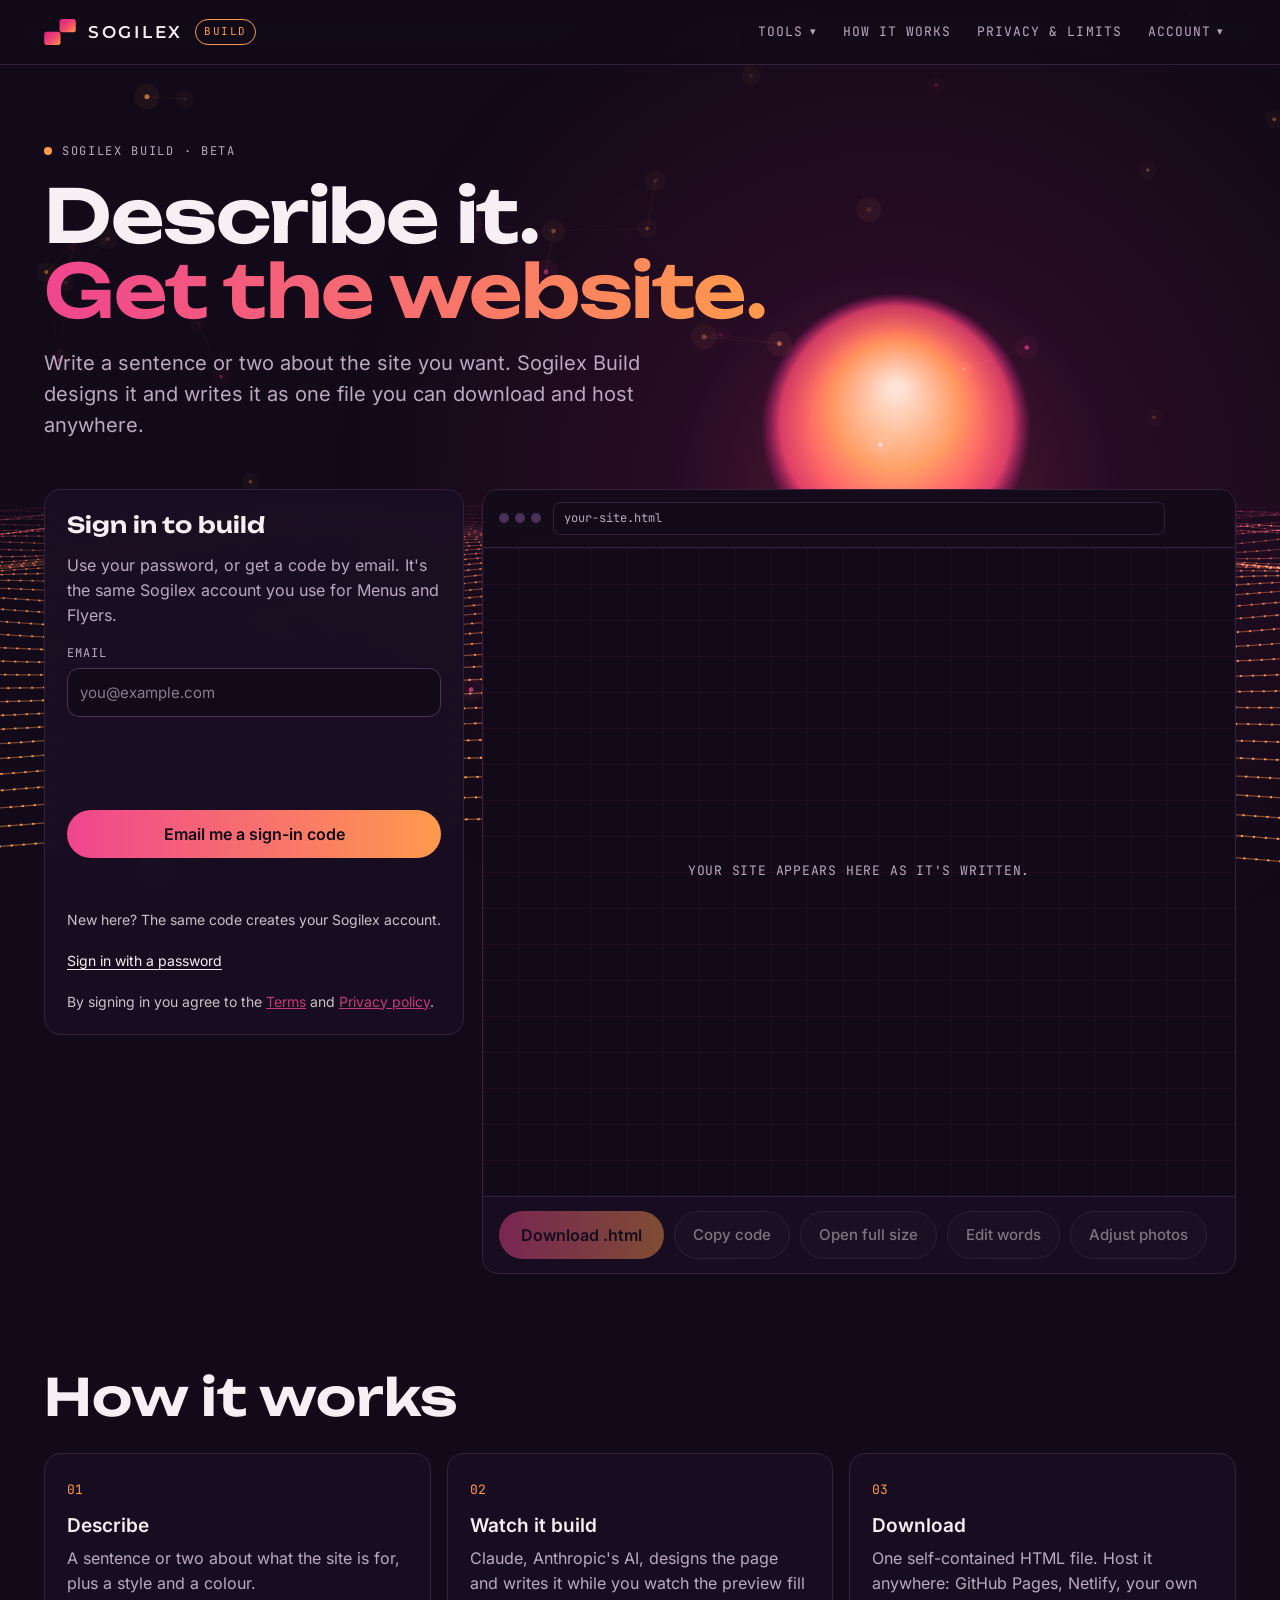
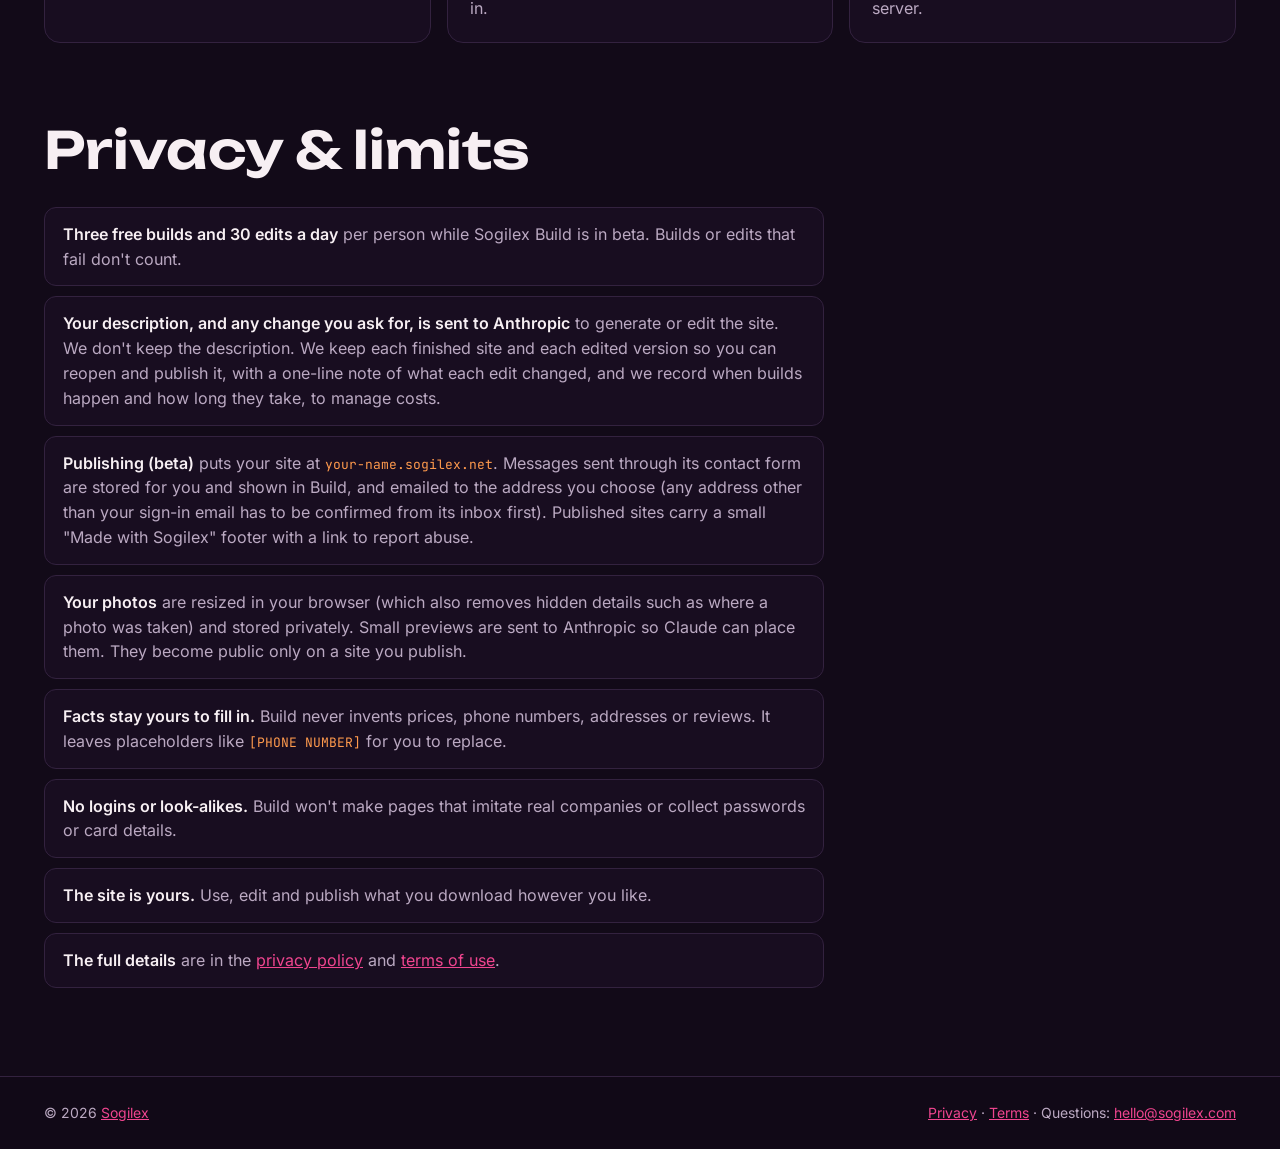
==== commit 96294d87: "Adjust photos: Zoom slider (100-300%) to crop a photo tighter inside its frame; drag and arrow keys " ====
--- a/index.html
+++ b/index.html
@@ -183,6 +183,8 @@
             <option value="tall">Tall (2:3)</option>
             <option value="contain">Whole photo inside the frame</option>
           </select>
+          <label class="adjust-shape-l" for="adjust-zoom">Zoom</label>
+          <span class="adjust-zoom-w"><input type="range" class="adjust-zoom" id="adjust-zoom" min="100" max="300" step="5" value="100" disabled aria-describedby="adjust-zoom-v"><output id="adjust-zoom-v" class="adjust-zoom-v" for="adjust-zoom">100%</output></span>
           <button class="ghost" type="button" id="adjust-reset" disabled>Reset this photo</button>
           <span class="adjust-actions"><button class="ghost" type="button" id="adjust-cancel">Cancel</button><button class="btn" type="button" id="adjust-save">Save photo changes</button></span>
         </div>
--- a/assets/build.css
+++ b/assets/build.css
@@ -363,6 +363,10 @@
 .adjust-shape-l { font-family: var(--mono); font-size: 12px; letter-spacing: .08em; text-transform: uppercase; color: var(--mute); }
 .adjust-shape { width: auto; min-height: 44px; padding: 8px 10px; flex: 0 1 260px; }
 .adjust-shape:disabled { opacity: .5; }
+.adjust-zoom-w { display: inline-flex; align-items: center; gap: 8px; flex: 0 1 220px; min-height: 44px; }
+.adjust-zoom { flex: 1; min-width: 110px; accent-color: #F2496B; height: 28px; }
+.adjust-zoom:disabled { opacity: .5; }
+.adjust-zoom-v { font-family: var(--mono); font-size: 13px; color: var(--mute); min-width: 4ch; text-align: right; }
 .ph-row { margin: 0; }
 .ph-fields { display: flex; flex-wrap: wrap; align-items: center; gap: 8px; width: 100%; }
 .ph-fields[hidden] { display: none; }
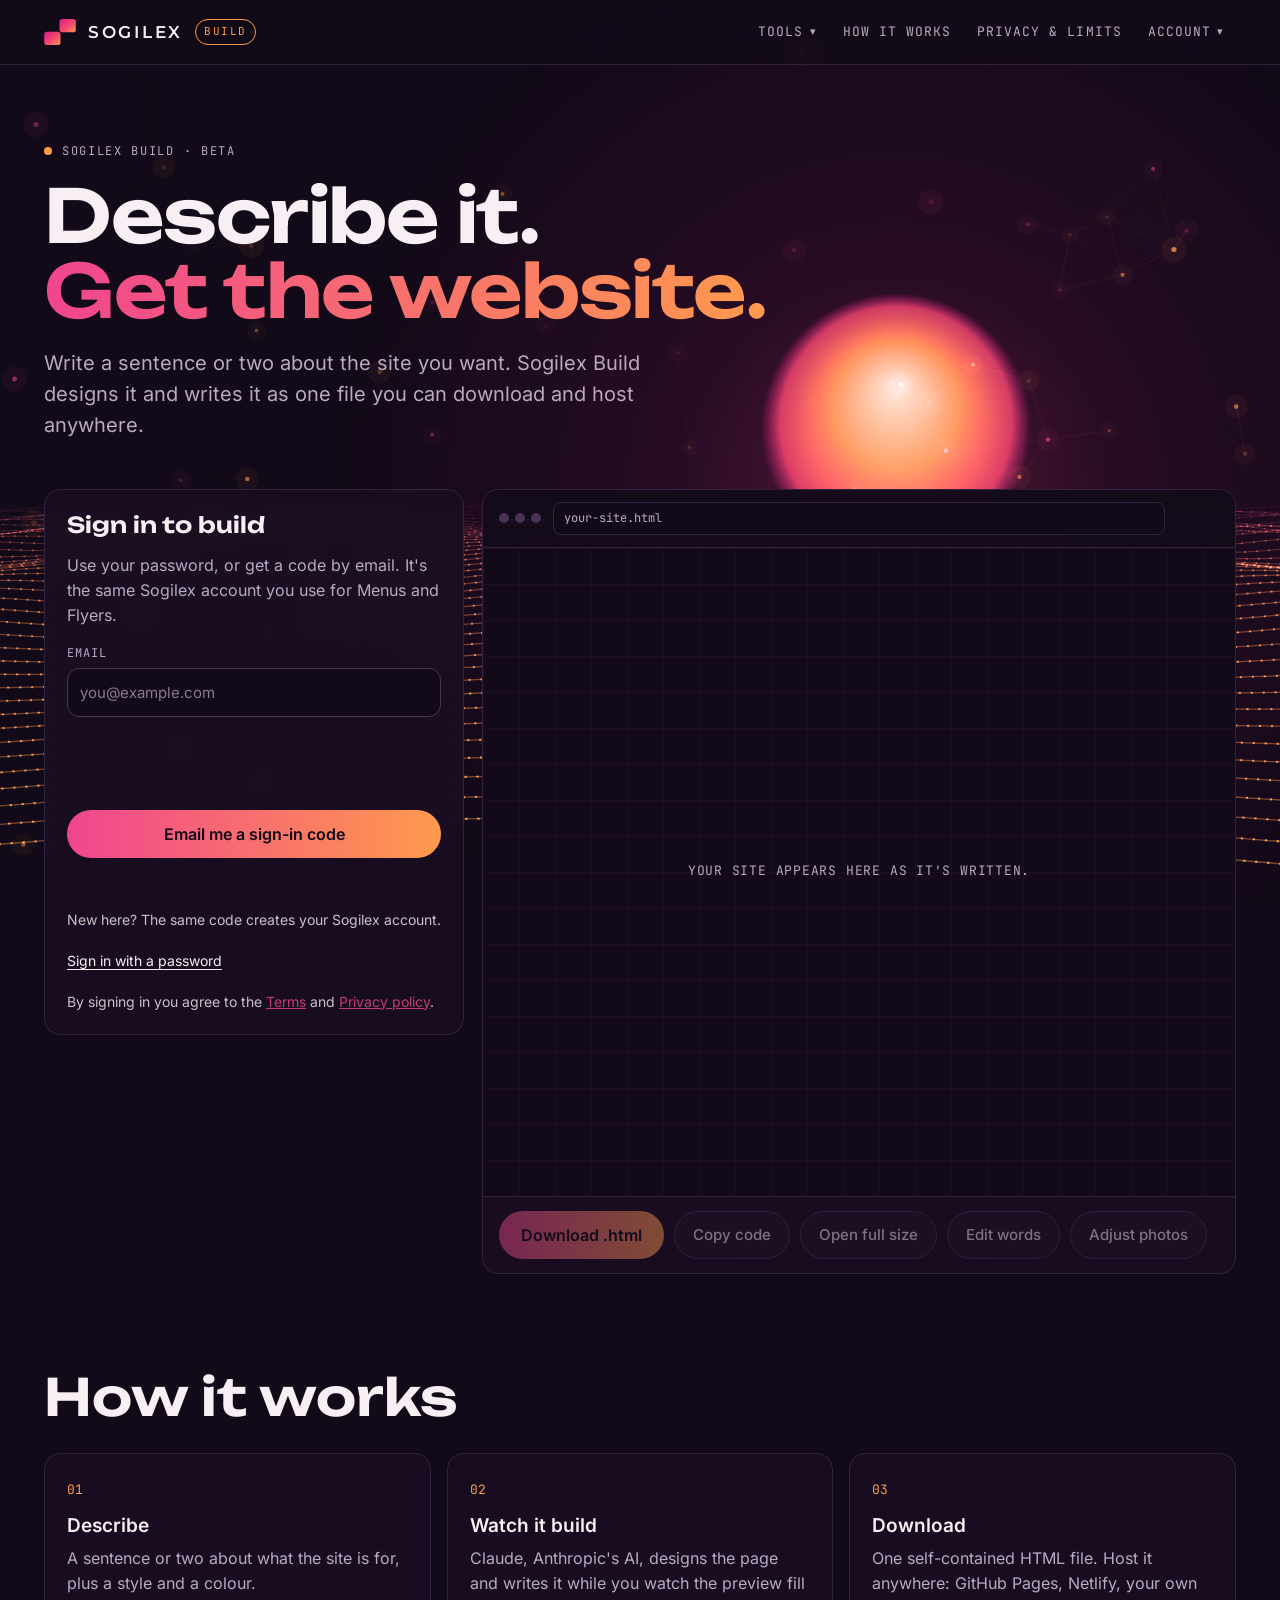
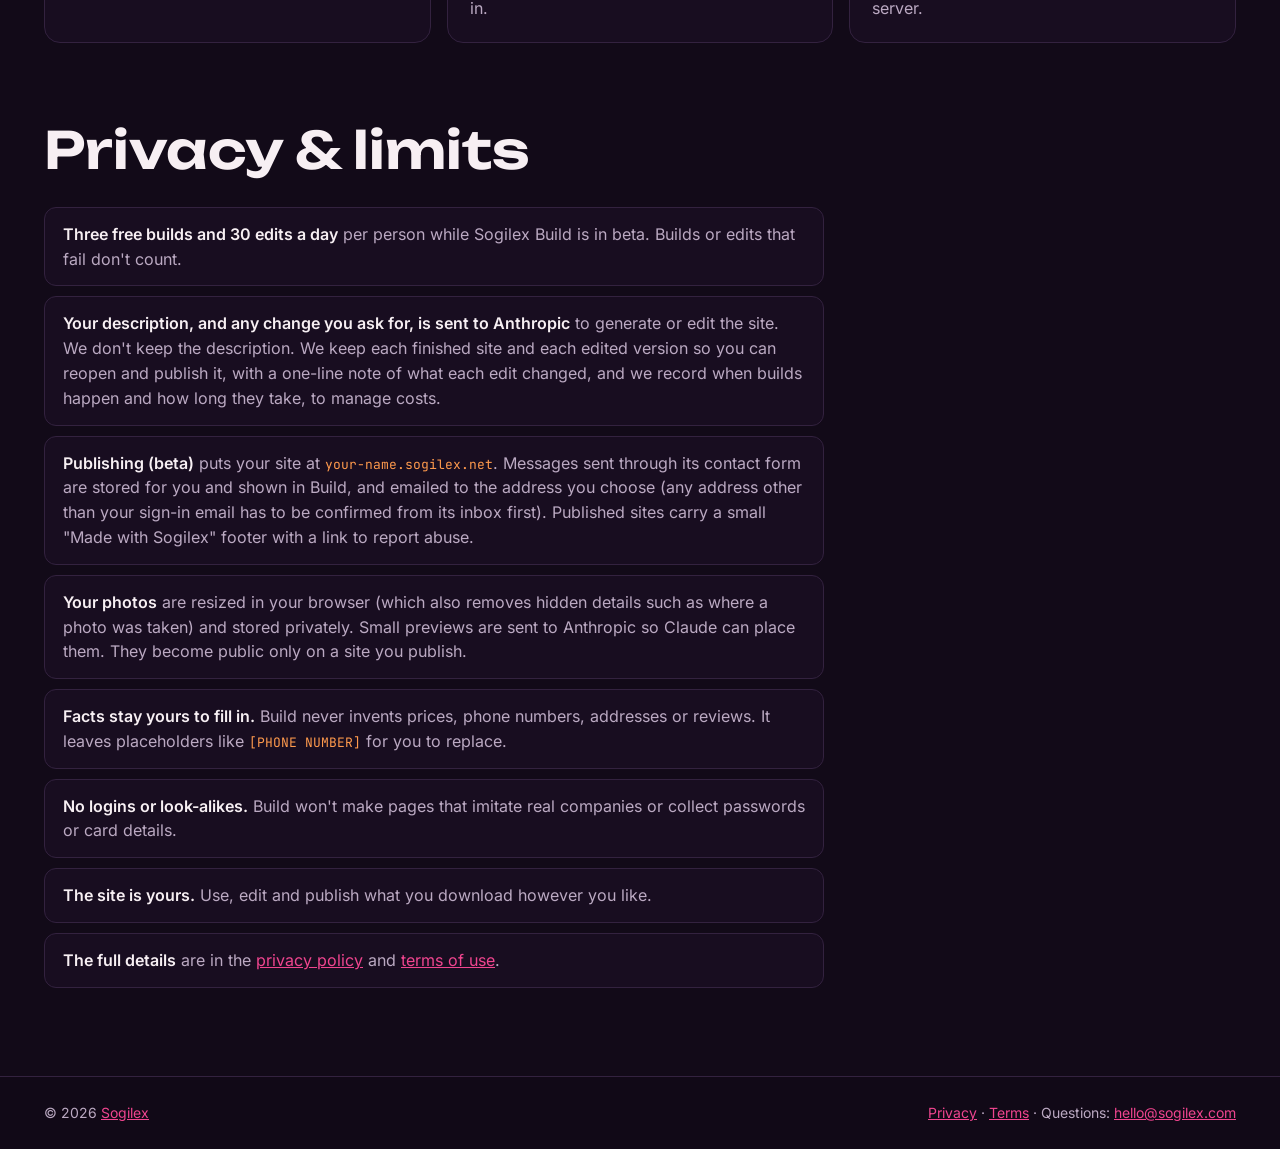
==== commit b89e20f1: "Upgrade prompts: when a plan limit is hit in any tool (trial used up, not in your plan, monthly allo" ====
--- a/index.html
+++ b/index.html
@@ -307,6 +307,7 @@
 
 <script src="assets/vendor/supabase.js"></script>
 <script src="assets/sogilex-auth.js"></script>
+<script src="assets/upgrade.js" defer></script>
 <script src="assets/nav.js" defer></script>
 <script src="assets/brand.js" defer></script>
 <script src="assets/photos.js" defer></script>
--- a/assets/build.css
+++ b/assets/build.css
@@ -373,3 +373,23 @@
 .ph-label { font: 600 13px var(--mono); color: var(--lime); padding: 6px 10px; border: 1px solid var(--ctl); border-radius: 8px; }
 .ph-input { flex: 1 1 200px; width: auto; min-height: 44px; }
 .adjust-actions { margin-left: auto; display: inline-flex; gap: 8px; }
+
+/* ---------- upgrade prompts (assets/upgrade.js), every tool ---------- */
+.up-dlg { width: min(560px, calc(100vw - 32px)); max-height: calc(100vh - 48px); overflow: auto; padding: 24px; border-radius: 20px; border: 1px solid var(--ctl); background: #1A0F22; color: var(--text); box-shadow: 0 30px 80px rgba(0, 0, 0, .6); }
+.up-dlg::backdrop { background: rgba(10, 5, 14, .72); }
+.up-dlg h2 { margin: 0 0 8px; font: 600 21px/1.2 var(--display); }
+.up-msg { margin: 0 0 16px; color: var(--mute); }
+.up-plans { display: grid; gap: 12px; grid-template-columns: repeat(auto-fit, minmax(200px, 1fr)); margin: 0 0 16px; }
+.up-plan { display: flex; flex-direction: column; gap: 8px; padding: 16px; border-radius: 14px; border: 1px solid var(--ctl); background: #120A18; }
+.up-plan.up-best { border-color: #F2496B; }
+.up-plan p { margin: 0; color: var(--mute); font-size: 14px; flex: 1; }
+.up-plan-top { display: flex; justify-content: space-between; align-items: baseline; gap: 8px; }
+.up-price { font-weight: 600; white-space: nowrap; }
+.up-plan .btn, .up-plan .up-choose { min-height: 44px; font-size: 15px; text-decoration: none; display: inline-flex; align-items: center; justify-content: center; }
+.up-foot { display: flex; justify-content: space-between; align-items: center; gap: 12px; flex-wrap: wrap; }
+.up-bar { display: flex; flex-wrap: wrap; align-items: center; gap: 4px 8px; margin: 0 0 14px; padding: 8px 14px; border-radius: 999px; border: 1px solid var(--ctl); background: #120A18; font-size: 14px; color: var(--mute); width: fit-content; max-width: 100%; }
+.up-bar[hidden] { display: none; }
+.up-bar a { color: #FF9A4D; }
+.up-bar.up-full { border-color: #F2496B; color: var(--text); }
+.up-tag { font: 12px var(--mono, monospace); letter-spacing: .12em; text-transform: uppercase; color: #FF9A4D; }
+.up-foot .linkbtn { background: none; border: 0; padding: 0; color: #FF9A4D; font: inherit; text-decoration: underline; cursor: pointer; }
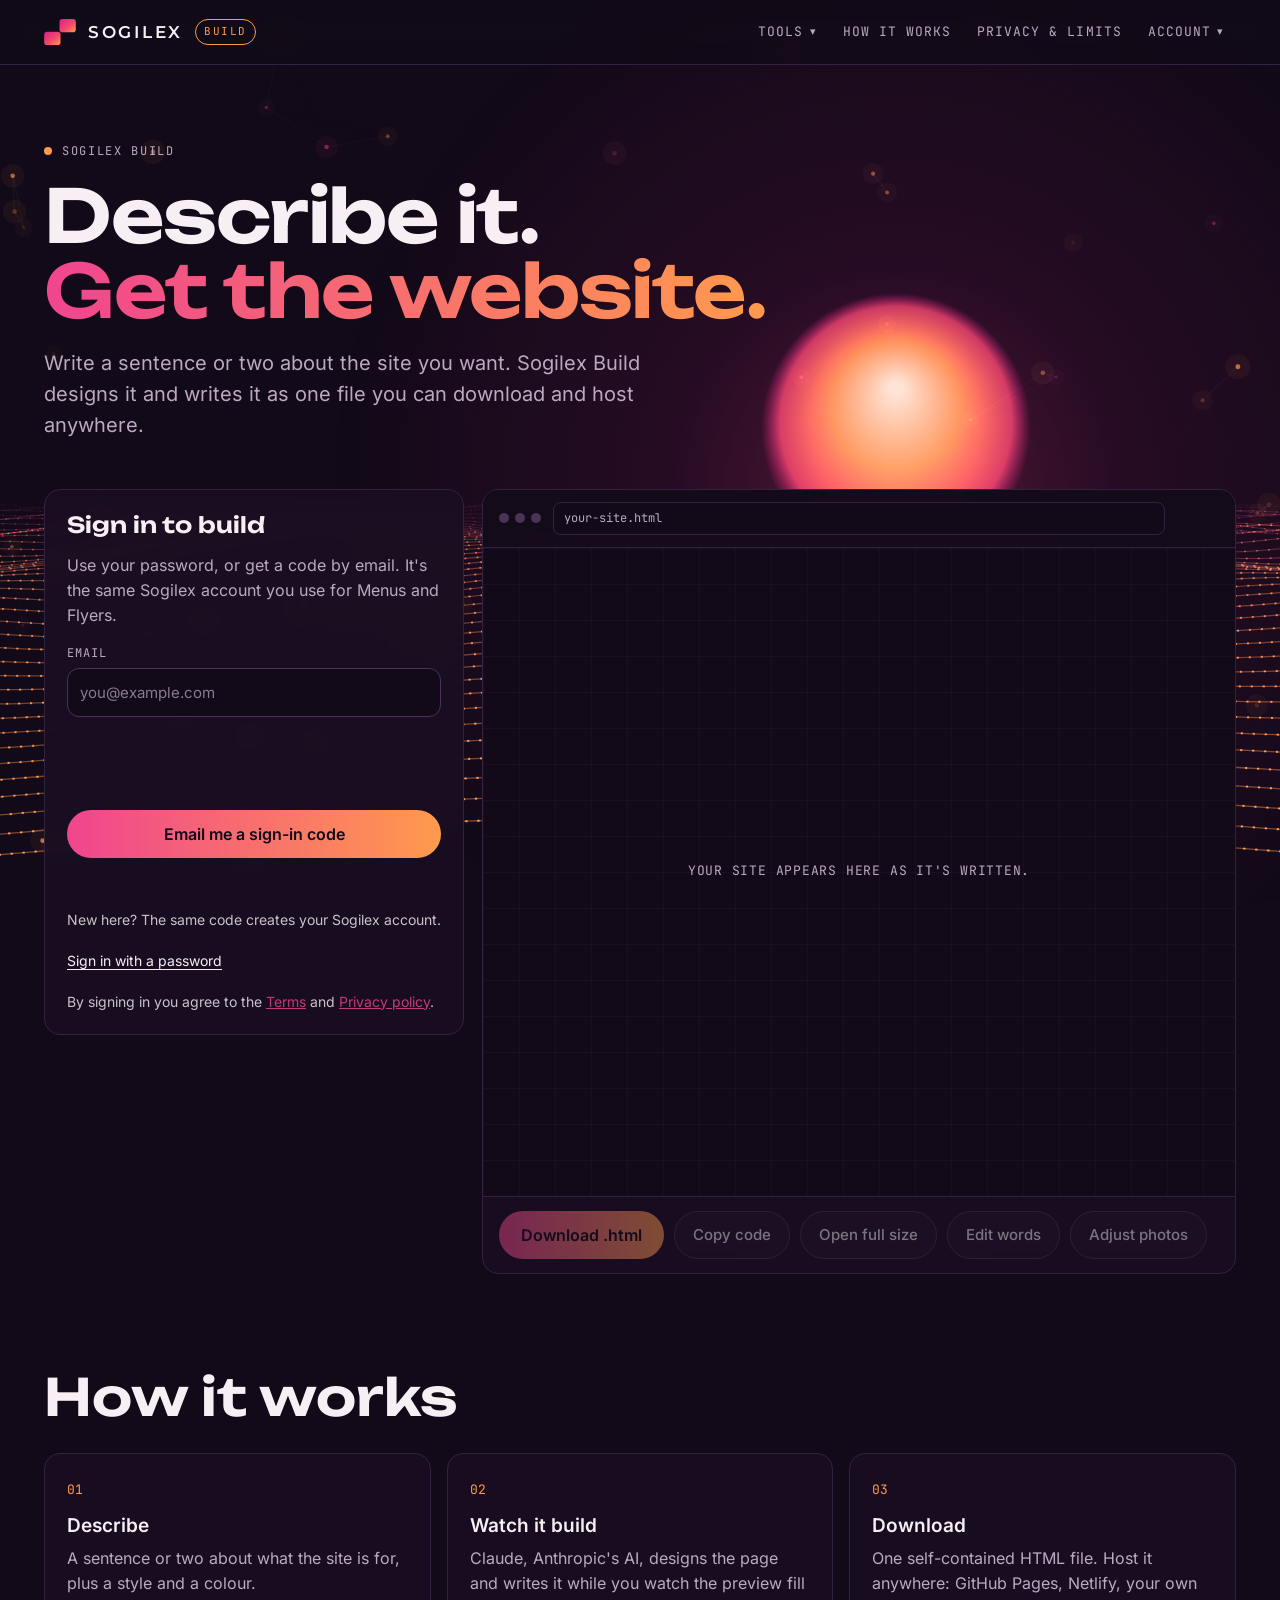
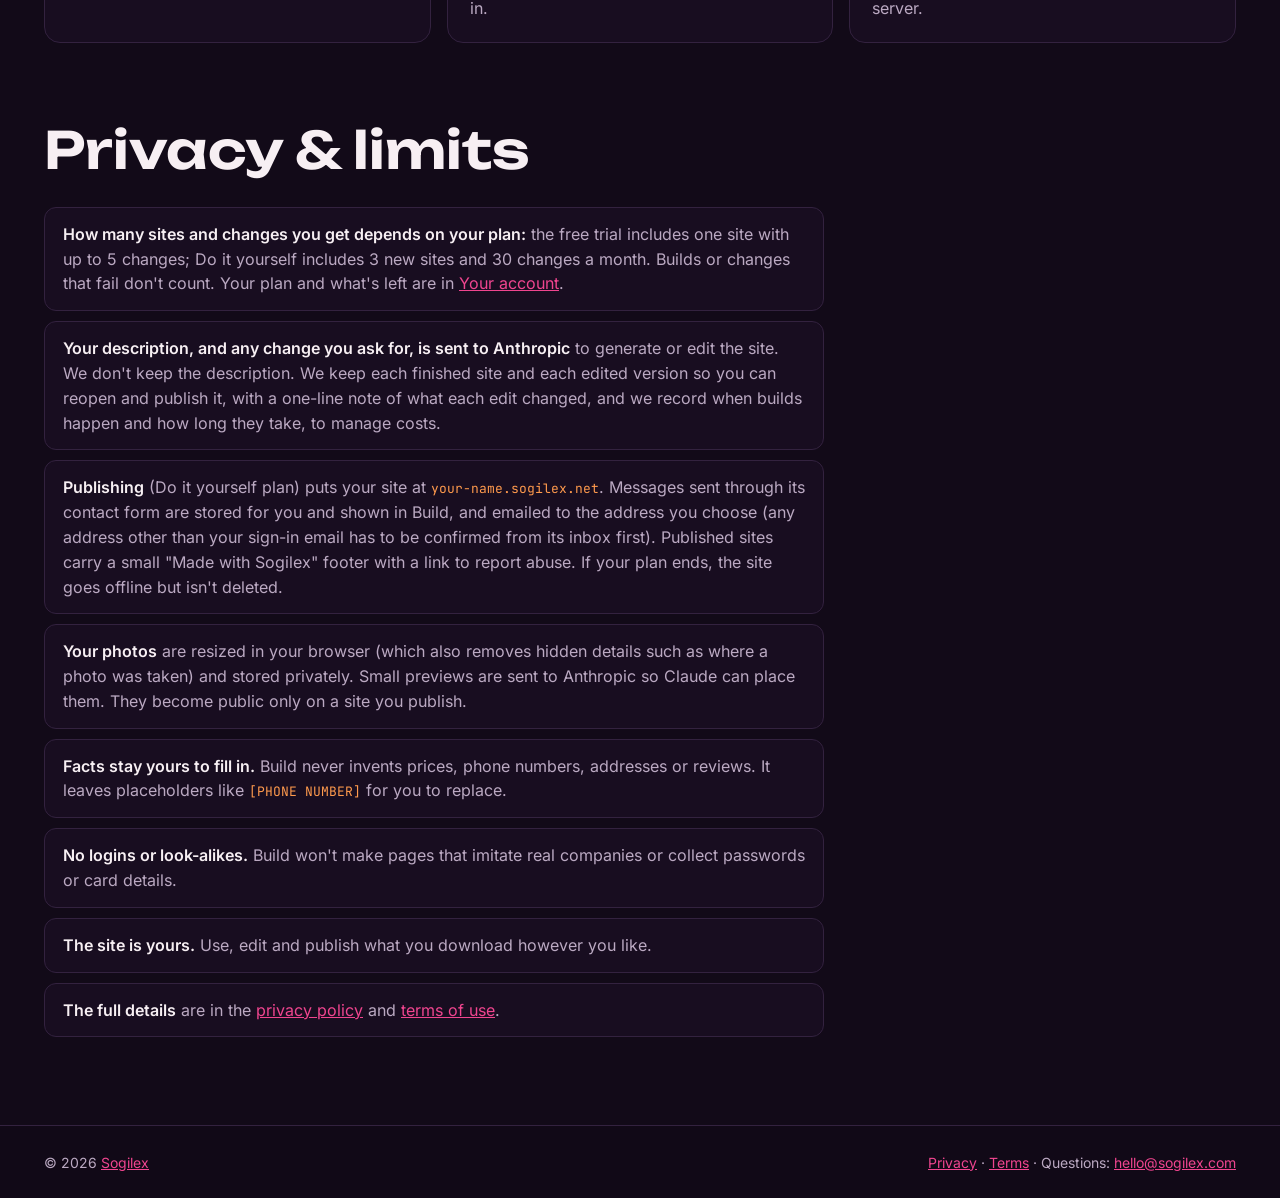
==== commit 429b1b6c: "Launch wording (switch-over day only, do not push to main before): no 'beta' in the tools; Build's P" ====
--- a/index.html
+++ b/index.html
@@ -50,7 +50,7 @@
 
 <main id="main">
   <section class="hero wrap" aria-labelledby="hero-h">
-    <p class="eyebrow"><span class="pulse" aria-hidden="true"></span>Sogilex Build · beta</p>
+    <p class="eyebrow"><span class="pulse" aria-hidden="true"></span>Sogilex Build</p>
     <h1 id="hero-h">Describe it.<br><span class="lime">Get the website.</span></h1>
     <p class="lede" data-horizon>Write a sentence or two about the site you want. Sogilex Build designs it and writes it as one file you can download and host anywhere.</p>
   </section>
@@ -223,7 +223,7 @@
       <section class="publish" id="publish" hidden aria-labelledby="pub-h">
         <div class="panel-row">
           <h2 class="panel-h" id="pub-h">Publish</h2>
-          <span class="quota" id="pub-tag">Beta</span>
+          <span class="quota" id="pub-tag">Do it yourself</span>
         </div>
         <p class="muted" id="pub-live" hidden>Live at <a id="pub-link" href="#" target="_blank" rel="noopener"></a> · <button type="button" class="linkish" id="pub-messages">Messages (<span id="pub-count">0</span>)</button> · <button type="button" class="linkish" id="pub-off">Unpublish</button></p>
         <form id="pub-form" class="pub-form" novalidate>
@@ -270,9 +270,9 @@
   <section id="limits" class="wrap block" aria-labelledby="limits-h">
     <h2 id="limits-h">Privacy &amp; limits</h2>
     <ul class="notes">
-      <li><b>Three free builds and 30 edits a day</b> per person while Sogilex Build is in beta. Builds or edits that fail don't count.</li>
+      <li><b>How many sites and changes you get depends on your plan:</b> the free trial includes one site with up to 5 changes; Do it yourself includes 3 new sites and 30 changes a month. Builds or changes that fail don't count. Your plan and what's left are in <a href="account/">Your account</a>.</li>
       <li><b>Your description, and any change you ask for, is sent to Anthropic</b> to generate or edit the site. We don't keep the description. We keep each finished site and each edited version so you can reopen and publish it, with a one-line note of what each edit changed, and we record when builds happen and how long they take, to manage costs.</li>
-      <li><b>Publishing (beta)</b> puts your site at <code>your-name.sogilex.net</code>. Messages sent through its contact form are stored for you and shown in Build, and emailed to the address you choose (any address other than your sign-in email has to be confirmed from its inbox first). Published sites carry a small "Made with Sogilex" footer with a link to report abuse.</li>
+      <li><b>Publishing</b> (Do it yourself plan) puts your site at <code>your-name.sogilex.net</code>. Messages sent through its contact form are stored for you and shown in Build, and emailed to the address you choose (any address other than your sign-in email has to be confirmed from its inbox first). Published sites carry a small "Made with Sogilex" footer with a link to report abuse. If your plan ends, the site goes offline but isn't deleted.</li>
       <li><b>Your photos</b> are resized in your browser (which also removes hidden details such as where a photo was taken) and stored privately. Small previews are sent to Anthropic so Claude can place them. They become public only on a site you publish.</li>
       <li><b>Facts stay yours to fill in.</b> Build never invents prices, phone numbers, addresses or reviews. It leaves placeholders like <code>[PHONE NUMBER]</code> for you to replace.</li>
       <li><b>No logins or look-alikes.</b> Build won't make pages that imitate real companies or collect passwords or card details.</li>
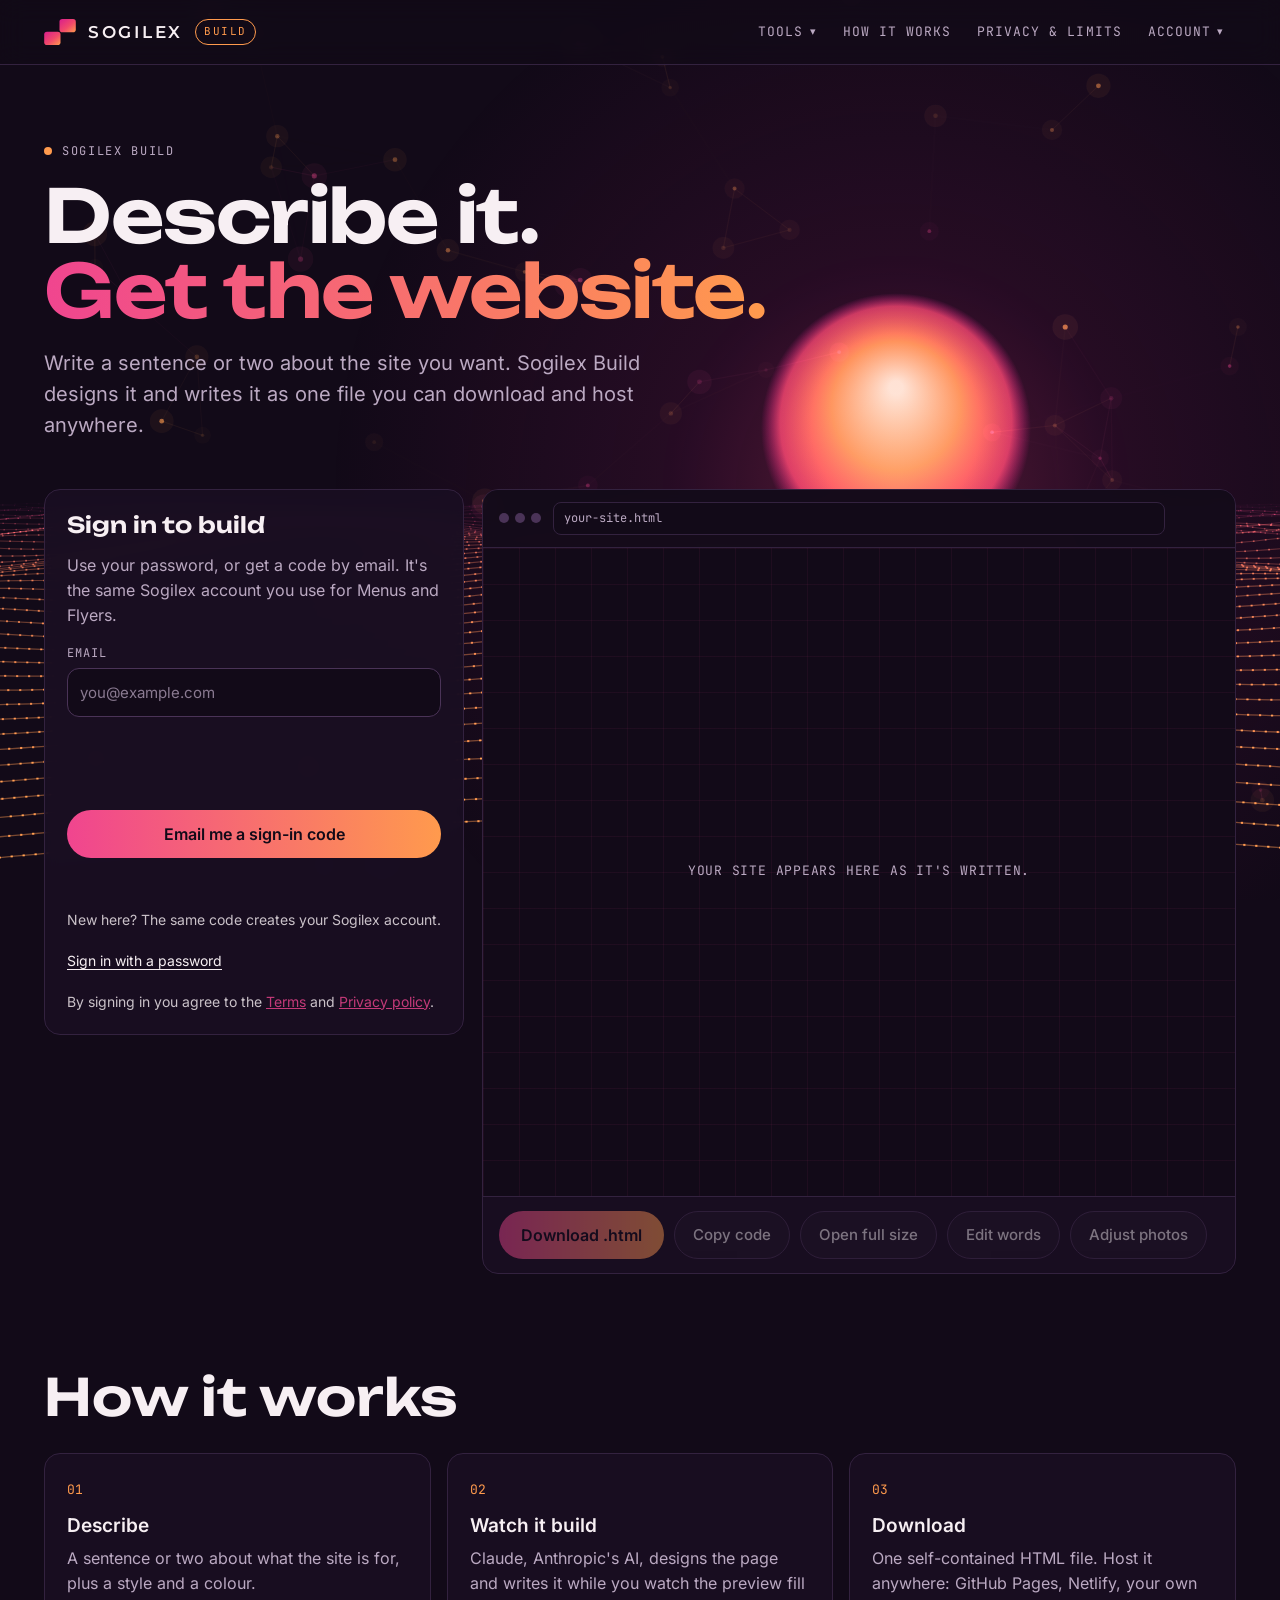
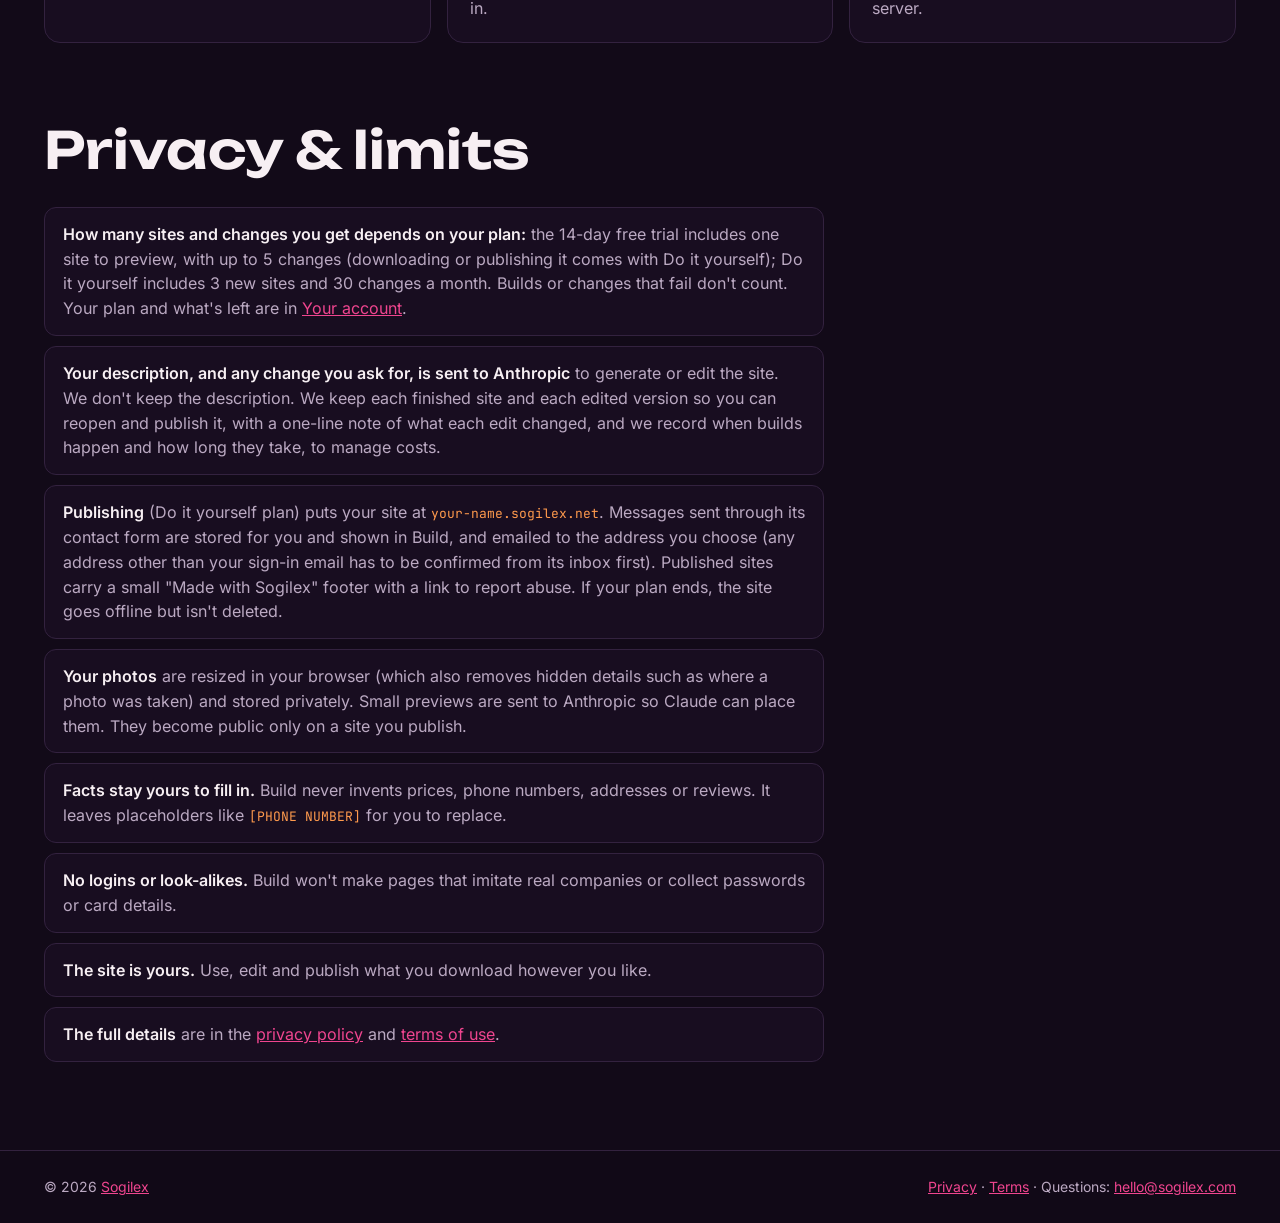
==== commit 38ecbfde: "14-day free trial (035, applied live): after 14 days an account with no plan is 'Free trial ended' (" ====
--- a/index.html
+++ b/index.html
@@ -270,7 +270,7 @@
   <section id="limits" class="wrap block" aria-labelledby="limits-h">
     <h2 id="limits-h">Privacy &amp; limits</h2>
     <ul class="notes">
-      <li><b>How many sites and changes you get depends on your plan:</b> the free trial includes one site with up to 5 changes; Do it yourself includes 3 new sites and 30 changes a month. Builds or changes that fail don't count. Your plan and what's left are in <a href="account/">Your account</a>.</li>
+      <li><b>How many sites and changes you get depends on your plan:</b> the 14-day free trial includes one site to preview, with up to 5 changes (downloading or publishing it comes with Do it yourself); Do it yourself includes 3 new sites and 30 changes a month. Builds or changes that fail don't count. Your plan and what's left are in <a href="account/">Your account</a>.</li>
       <li><b>Your description, and any change you ask for, is sent to Anthropic</b> to generate or edit the site. We don't keep the description. We keep each finished site and each edited version so you can reopen and publish it, with a one-line note of what each edit changed, and we record when builds happen and how long they take, to manage costs.</li>
       <li><b>Publishing</b> (Do it yourself plan) puts your site at <code>your-name.sogilex.net</code>. Messages sent through its contact form are stored for you and shown in Build, and emailed to the address you choose (any address other than your sign-in email has to be confirmed from its inbox first). Published sites carry a small "Made with Sogilex" footer with a link to report abuse. If your plan ends, the site goes offline but isn't deleted.</li>
       <li><b>Your photos</b> are resized in your browser (which also removes hidden details such as where a photo was taken) and stored privately. Small previews are sent to Anthropic so Claude can place them. They become public only on a site you publish.</li>
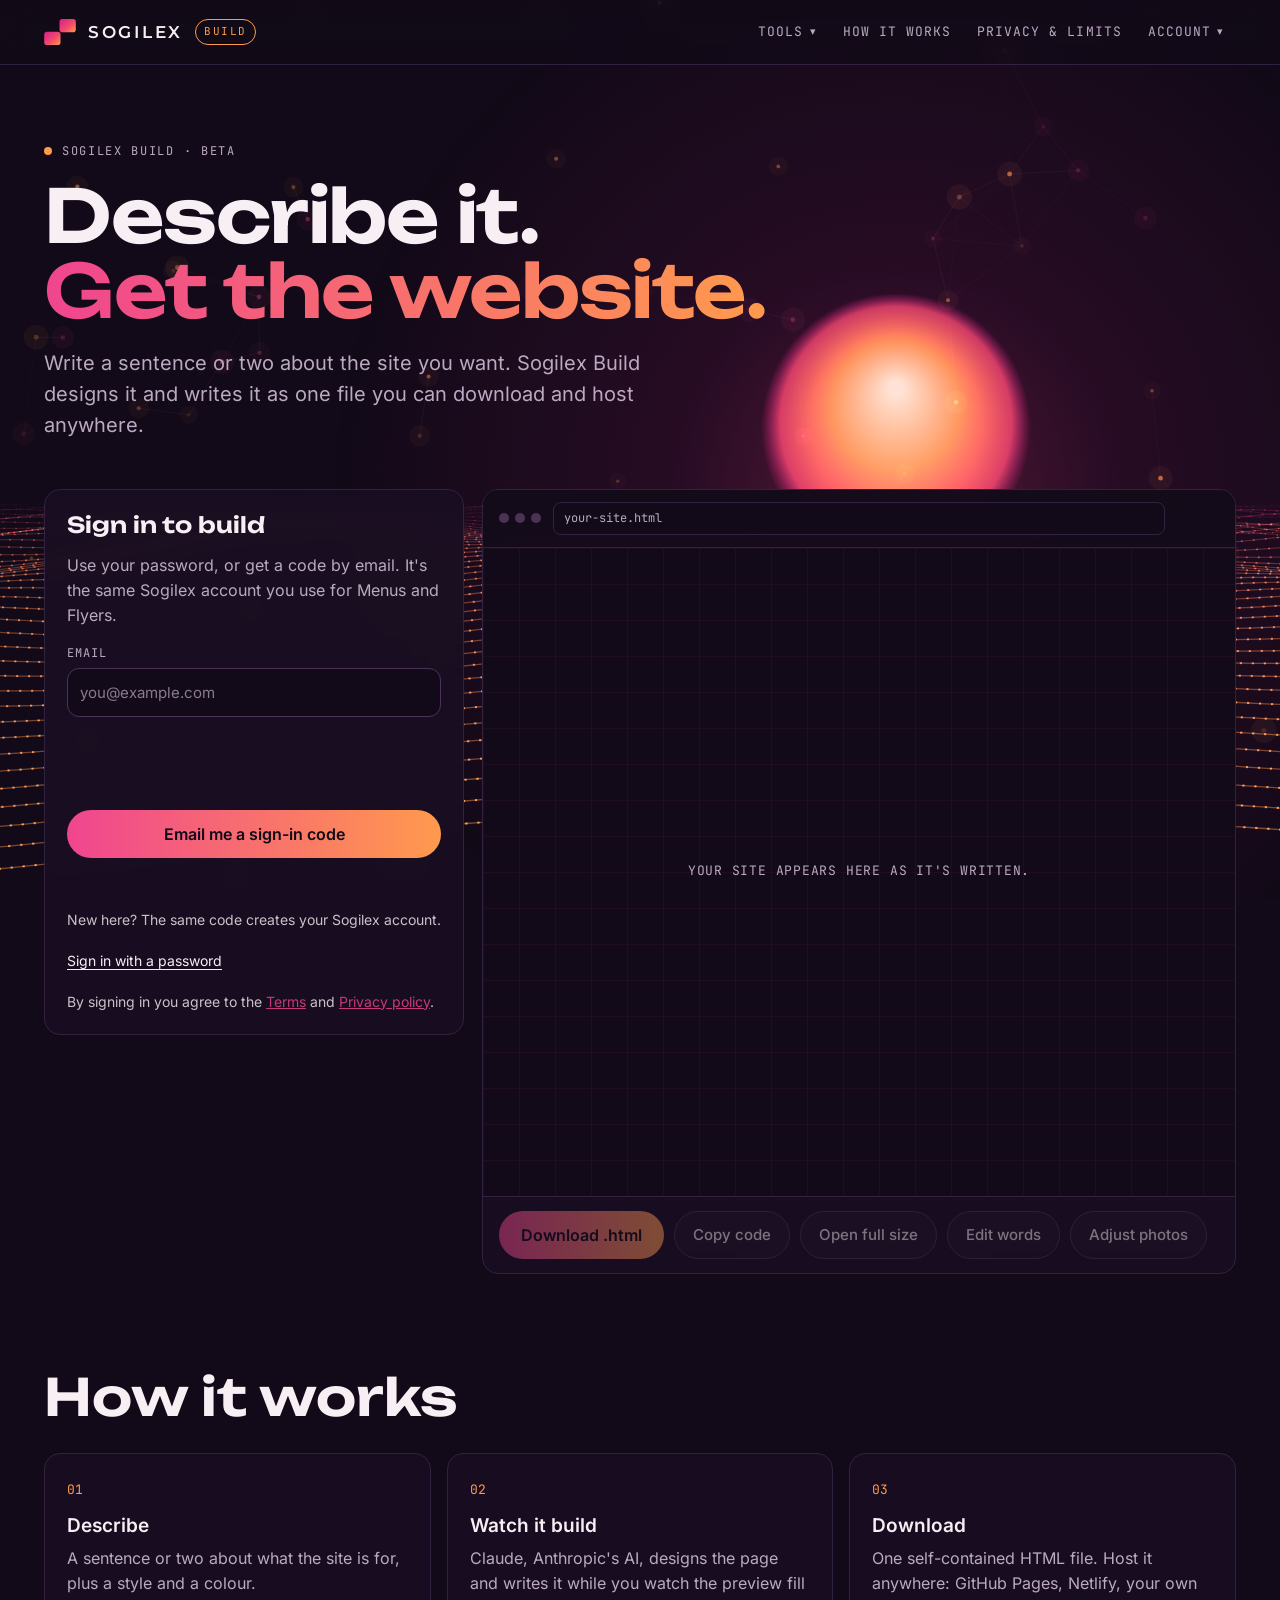
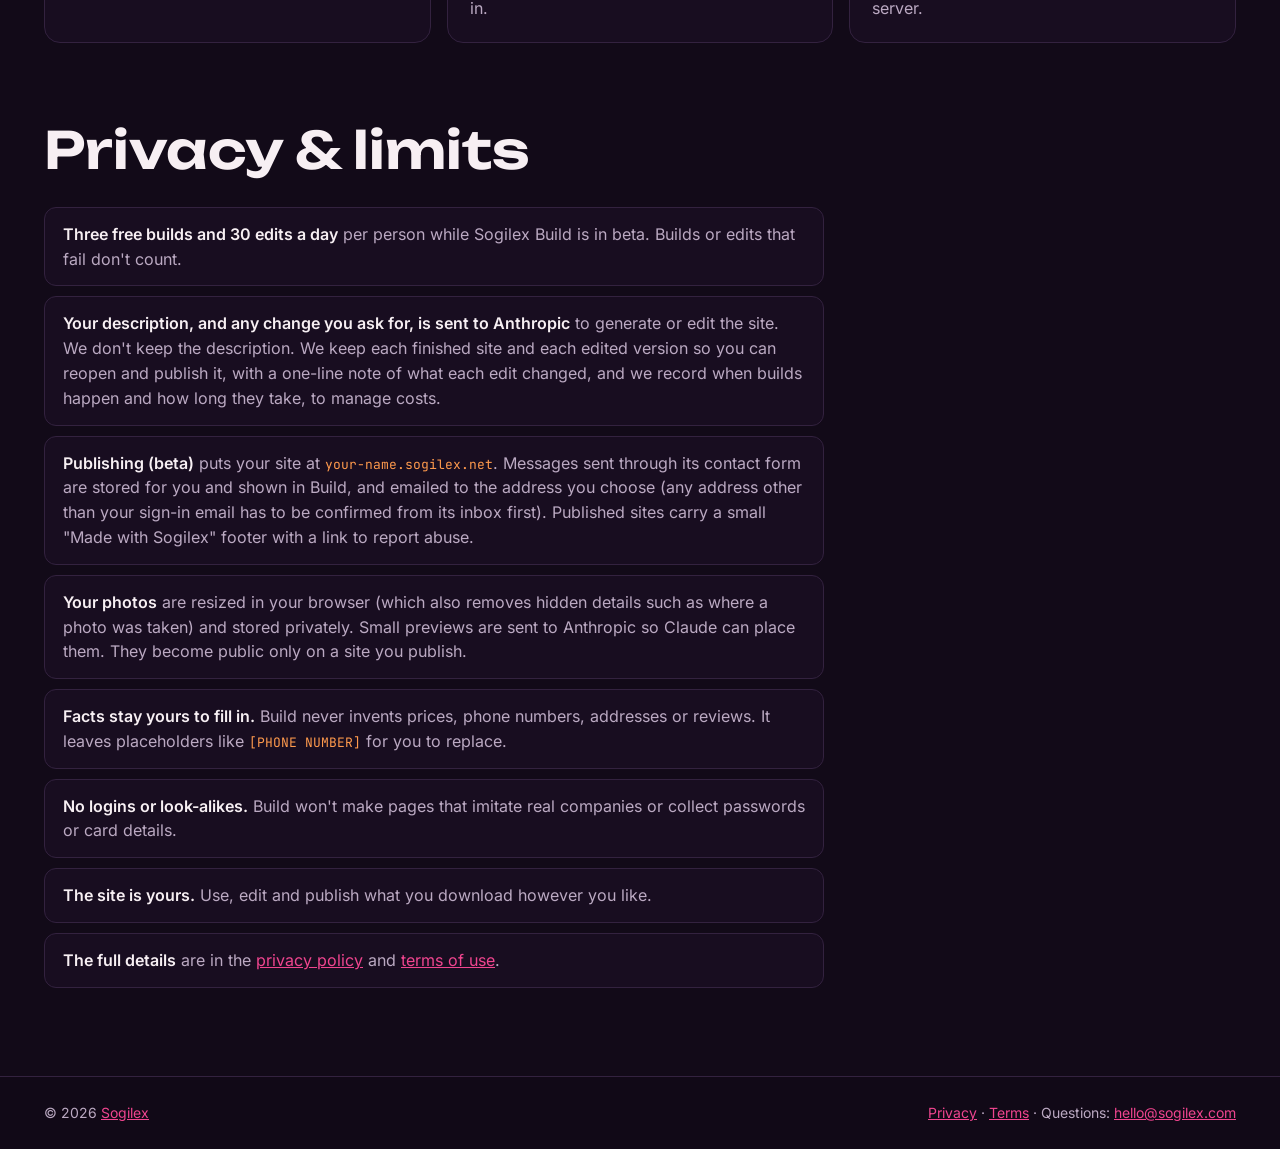
==== commit f57ef7a4: "Publish box warns about blanks left on the page ([PHONE NUMBER], [PRICE]... in the visible text, pho" ====
--- a/index.html
+++ b/index.html
@@ -50,7 +50,7 @@
 
 <main id="main">
   <section class="hero wrap" aria-labelledby="hero-h">
-    <p class="eyebrow"><span class="pulse" aria-hidden="true"></span>Sogilex Build</p>
+    <p class="eyebrow"><span class="pulse" aria-hidden="true"></span>Sogilex Build · beta</p>
     <h1 id="hero-h">Describe it.<br><span class="lime">Get the website.</span></h1>
     <p class="lede" data-horizon>Write a sentence or two about the site you want. Sogilex Build designs it and writes it as one file you can download and host anywhere.</p>
   </section>
@@ -223,7 +223,7 @@
       <section class="publish" id="publish" hidden aria-labelledby="pub-h">
         <div class="panel-row">
           <h2 class="panel-h" id="pub-h">Publish</h2>
-          <span class="quota" id="pub-tag">Do it yourself</span>
+          <span class="quota" id="pub-tag">Beta</span>
         </div>
         <p class="muted" id="pub-live" hidden>Live at <a id="pub-link" href="#" target="_blank" rel="noopener"></a> · <button type="button" class="linkish" id="pub-messages">Messages (<span id="pub-count">0</span>)</button> · <button type="button" class="linkish" id="pub-off">Unpublish</button></p>
         <form id="pub-form" class="pub-form" novalidate>
@@ -234,6 +234,7 @@
             <button class="btn" type="submit" id="pub-go" disabled>Publish this site</button>
           </div>
           <p class="hint-line" id="pub-hint">Build a site first, then publish it here. Publishing again replaces your current site.</p>
+          <div class="pub-blanks" id="pub-blanks" role="status" hidden><p id="pub-blanks-text"></p><button type="button" class="ghost" id="pub-blanks-fix">Fill them in</button></div>
           <fieldset class="og" id="og">
             <legend>Link preview picture</legend>
             <p class="hint-line">The picture people see when you share your link in a text message, on Facebook or in an email.</p>
@@ -270,9 +271,9 @@
   <section id="limits" class="wrap block" aria-labelledby="limits-h">
     <h2 id="limits-h">Privacy &amp; limits</h2>
     <ul class="notes">
-      <li><b>How many sites and changes you get depends on your plan:</b> the 14-day free trial includes one site to preview, with up to 5 changes (downloading or publishing it comes with Do it yourself); Do it yourself includes 3 new sites and 30 changes a month. Builds or changes that fail don't count. Your plan and what's left are in <a href="account/">Your account</a>.</li>
+      <li><b>Three free builds and 30 edits a day</b> per person while Sogilex Build is in beta. Builds or edits that fail don't count.</li>
       <li><b>Your description, and any change you ask for, is sent to Anthropic</b> to generate or edit the site. We don't keep the description. We keep each finished site and each edited version so you can reopen and publish it, with a one-line note of what each edit changed, and we record when builds happen and how long they take, to manage costs.</li>
-      <li><b>Publishing</b> (Do it yourself plan) puts your site at <code>your-name.sogilex.net</code>. Messages sent through its contact form are stored for you and shown in Build, and emailed to the address you choose (any address other than your sign-in email has to be confirmed from its inbox first). Published sites carry a small "Made with Sogilex" footer with a link to report abuse. If your plan ends, the site goes offline but isn't deleted.</li>
+      <li><b>Publishing (beta)</b> puts your site at <code>your-name.sogilex.net</code>. Messages sent through its contact form are stored for you and shown in Build, and emailed to the address you choose (any address other than your sign-in email has to be confirmed from its inbox first). Published sites carry a small "Made with Sogilex" footer with a link to report abuse.</li>
       <li><b>Your photos</b> are resized in your browser (which also removes hidden details such as where a photo was taken) and stored privately. Small previews are sent to Anthropic so Claude can place them. They become public only on a site you publish.</li>
       <li><b>Facts stay yours to fill in.</b> Build never invents prices, phone numbers, addresses or reviews. It leaves placeholders like <code>[PHONE NUMBER]</code> for you to replace.</li>
       <li><b>No logins or look-alikes.</b> Build won't make pages that imitate real companies or collect passwords or card details.</li>
--- a/assets/build.css
+++ b/assets/build.css
@@ -393,3 +393,9 @@
 .up-bar.up-full { border-color: #F2496B; color: var(--text); }
 .up-tag { font: 12px var(--mono, monospace); letter-spacing: .12em; text-transform: uppercase; color: #FF9A4D; }
 .up-foot .linkbtn { background: none; border: 0; padding: 0; color: #FF9A4D; font: inherit; text-decoration: underline; cursor: pointer; }
+
+/* Blanks left on the page ([PHONE NUMBER]...), in the Publish box */
+.pub-blanks { display: flex; flex-wrap: wrap; align-items: center; gap: 10px 14px; margin: 4px 0 0; padding: 12px 14px; border-radius: 12px; border: 1px solid rgba(255, 154, 77, .55); background: rgba(255, 154, 77, .08); }
+.pub-blanks[hidden] { display: none; }
+.pub-blanks p { margin: 0; flex: 1 1 260px; font-size: 14px; color: var(--text); }
+.pub-blanks .ghost { min-height: 40px; font-size: 14px; }
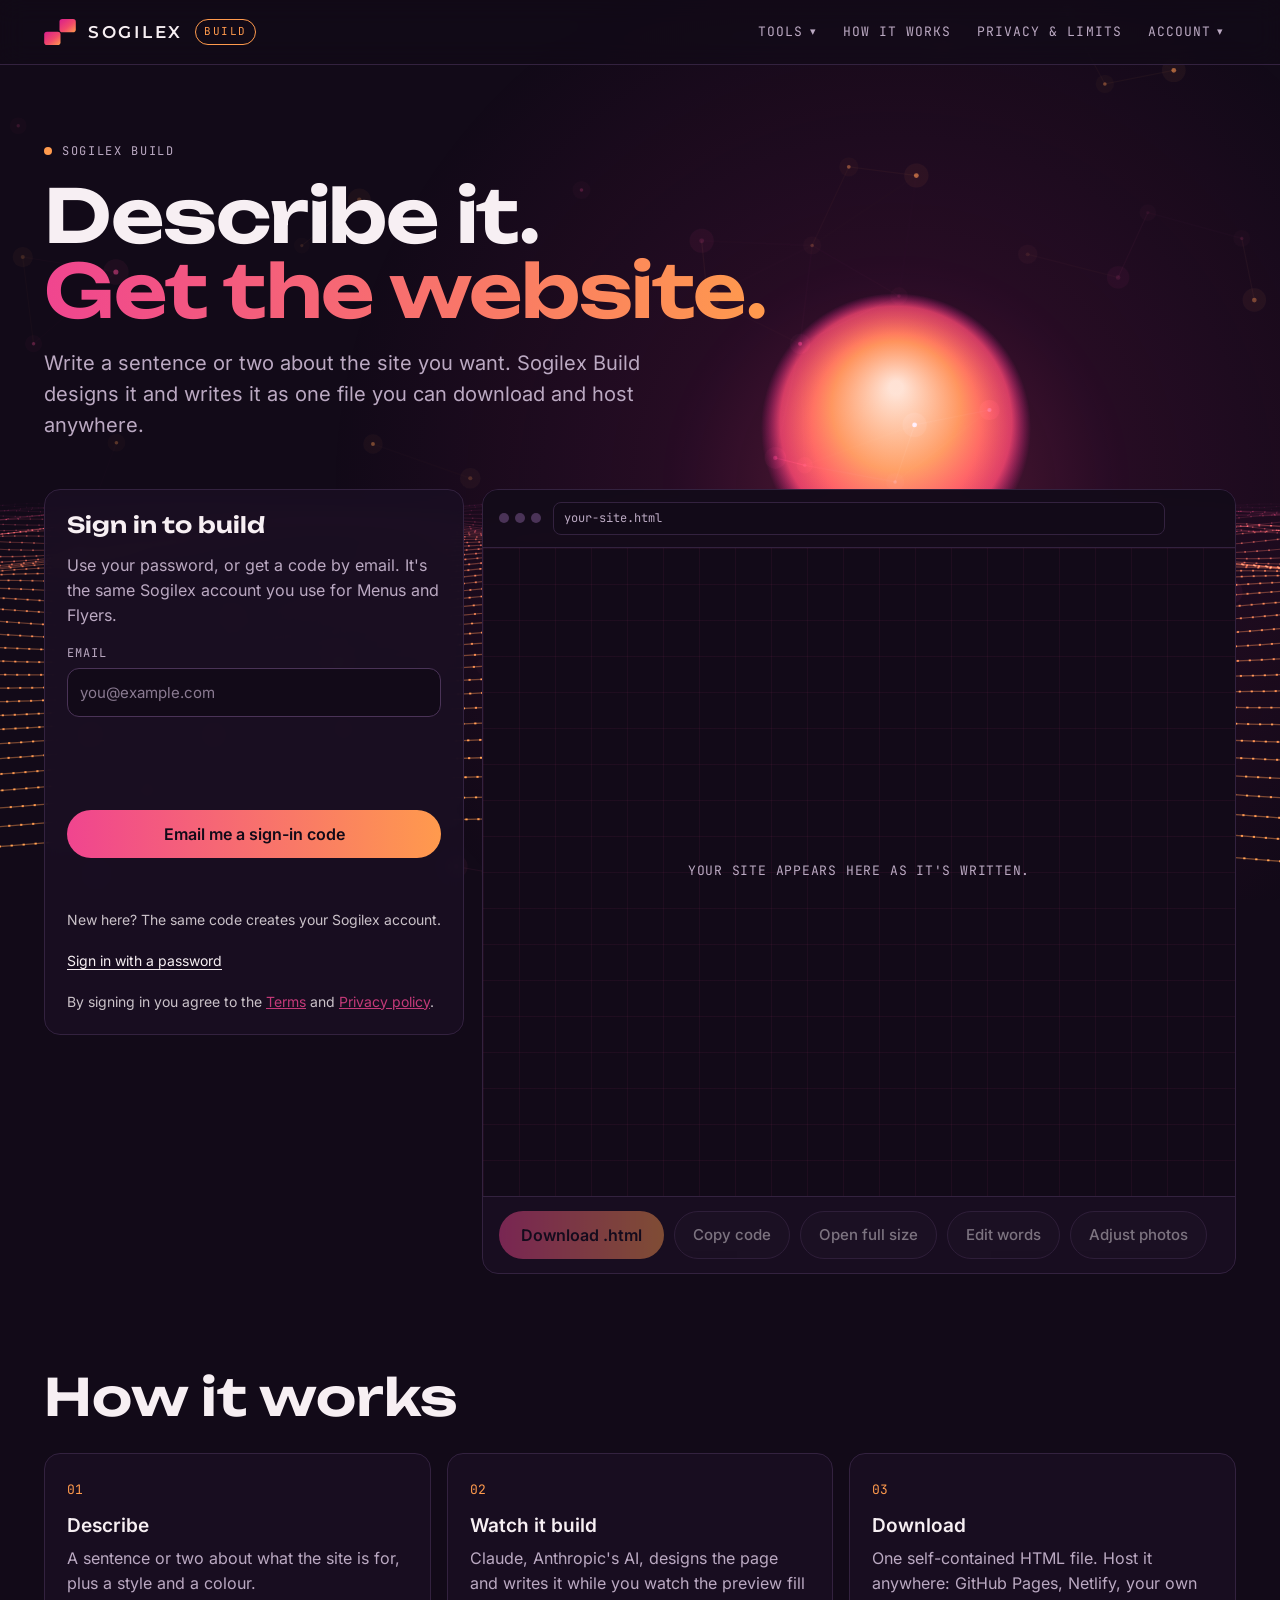
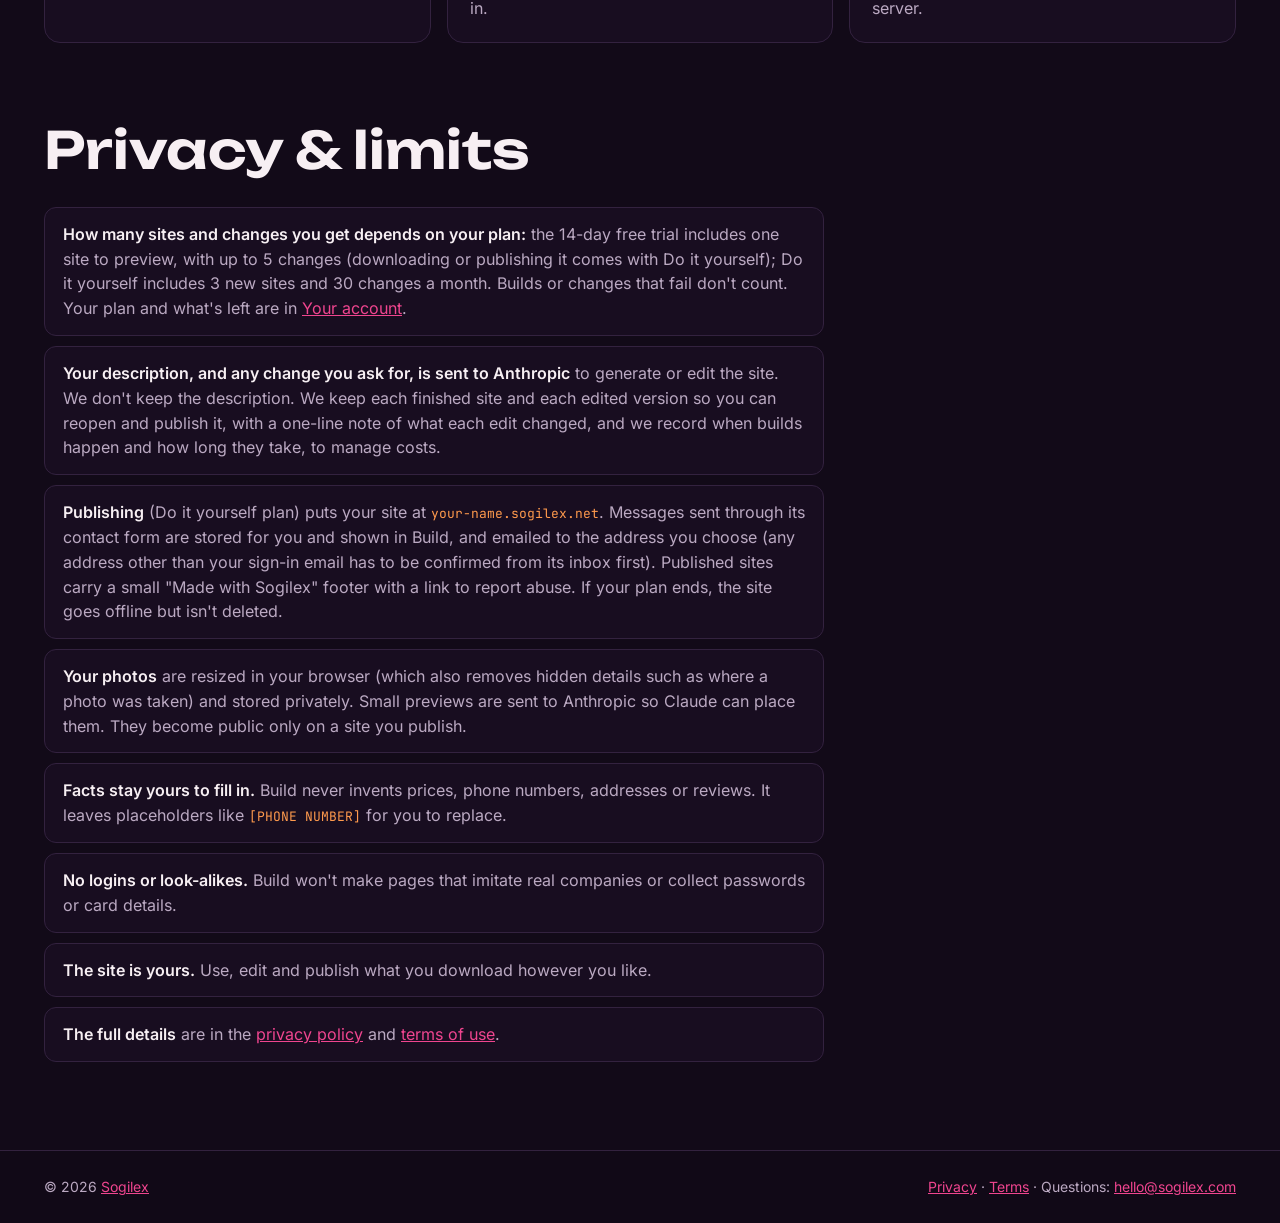
==== commit a319f358: "Publish box warns about blanks left on the page ([PHONE NUMBER], [PRICE]... in the visible text, pho" ====
--- a/index.html
+++ b/index.html
@@ -50,7 +50,7 @@
 
 <main id="main">
   <section class="hero wrap" aria-labelledby="hero-h">
-    <p class="eyebrow"><span class="pulse" aria-hidden="true"></span>Sogilex Build · beta</p>
+    <p class="eyebrow"><span class="pulse" aria-hidden="true"></span>Sogilex Build</p>
     <h1 id="hero-h">Describe it.<br><span class="lime">Get the website.</span></h1>
     <p class="lede" data-horizon>Write a sentence or two about the site you want. Sogilex Build designs it and writes it as one file you can download and host anywhere.</p>
   </section>
@@ -223,7 +223,7 @@
       <section class="publish" id="publish" hidden aria-labelledby="pub-h">
         <div class="panel-row">
           <h2 class="panel-h" id="pub-h">Publish</h2>
-          <span class="quota" id="pub-tag">Beta</span>
+          <span class="quota" id="pub-tag">Do it yourself</span>
         </div>
         <p class="muted" id="pub-live" hidden>Live at <a id="pub-link" href="#" target="_blank" rel="noopener"></a> · <button type="button" class="linkish" id="pub-messages">Messages (<span id="pub-count">0</span>)</button> · <button type="button" class="linkish" id="pub-off">Unpublish</button></p>
         <form id="pub-form" class="pub-form" novalidate>
@@ -271,9 +271,9 @@
   <section id="limits" class="wrap block" aria-labelledby="limits-h">
     <h2 id="limits-h">Privacy &amp; limits</h2>
     <ul class="notes">
-      <li><b>Three free builds and 30 edits a day</b> per person while Sogilex Build is in beta. Builds or edits that fail don't count.</li>
+      <li><b>How many sites and changes you get depends on your plan:</b> the 14-day free trial includes one site to preview, with up to 5 changes (downloading or publishing it comes with Do it yourself); Do it yourself includes 3 new sites and 30 changes a month. Builds or changes that fail don't count. Your plan and what's left are in <a href="account/">Your account</a>.</li>
       <li><b>Your description, and any change you ask for, is sent to Anthropic</b> to generate or edit the site. We don't keep the description. We keep each finished site and each edited version so you can reopen and publish it, with a one-line note of what each edit changed, and we record when builds happen and how long they take, to manage costs.</li>
-      <li><b>Publishing (beta)</b> puts your site at <code>your-name.sogilex.net</code>. Messages sent through its contact form are stored for you and shown in Build, and emailed to the address you choose (any address other than your sign-in email has to be confirmed from its inbox first). Published sites carry a small "Made with Sogilex" footer with a link to report abuse.</li>
+      <li><b>Publishing</b> (Do it yourself plan) puts your site at <code>your-name.sogilex.net</code>. Messages sent through its contact form are stored for you and shown in Build, and emailed to the address you choose (any address other than your sign-in email has to be confirmed from its inbox first). Published sites carry a small "Made with Sogilex" footer with a link to report abuse. If your plan ends, the site goes offline but isn't deleted.</li>
       <li><b>Your photos</b> are resized in your browser (which also removes hidden details such as where a photo was taken) and stored privately. Small previews are sent to Anthropic so Claude can place them. They become public only on a site you publish.</li>
       <li><b>Facts stay yours to fill in.</b> Build never invents prices, phone numbers, addresses or reviews. It leaves placeholders like <code>[PHONE NUMBER]</code> for you to replace.</li>
       <li><b>No logins or look-alikes.</b> Build won't make pages that imitate real companies or collect passwords or card details.</li>
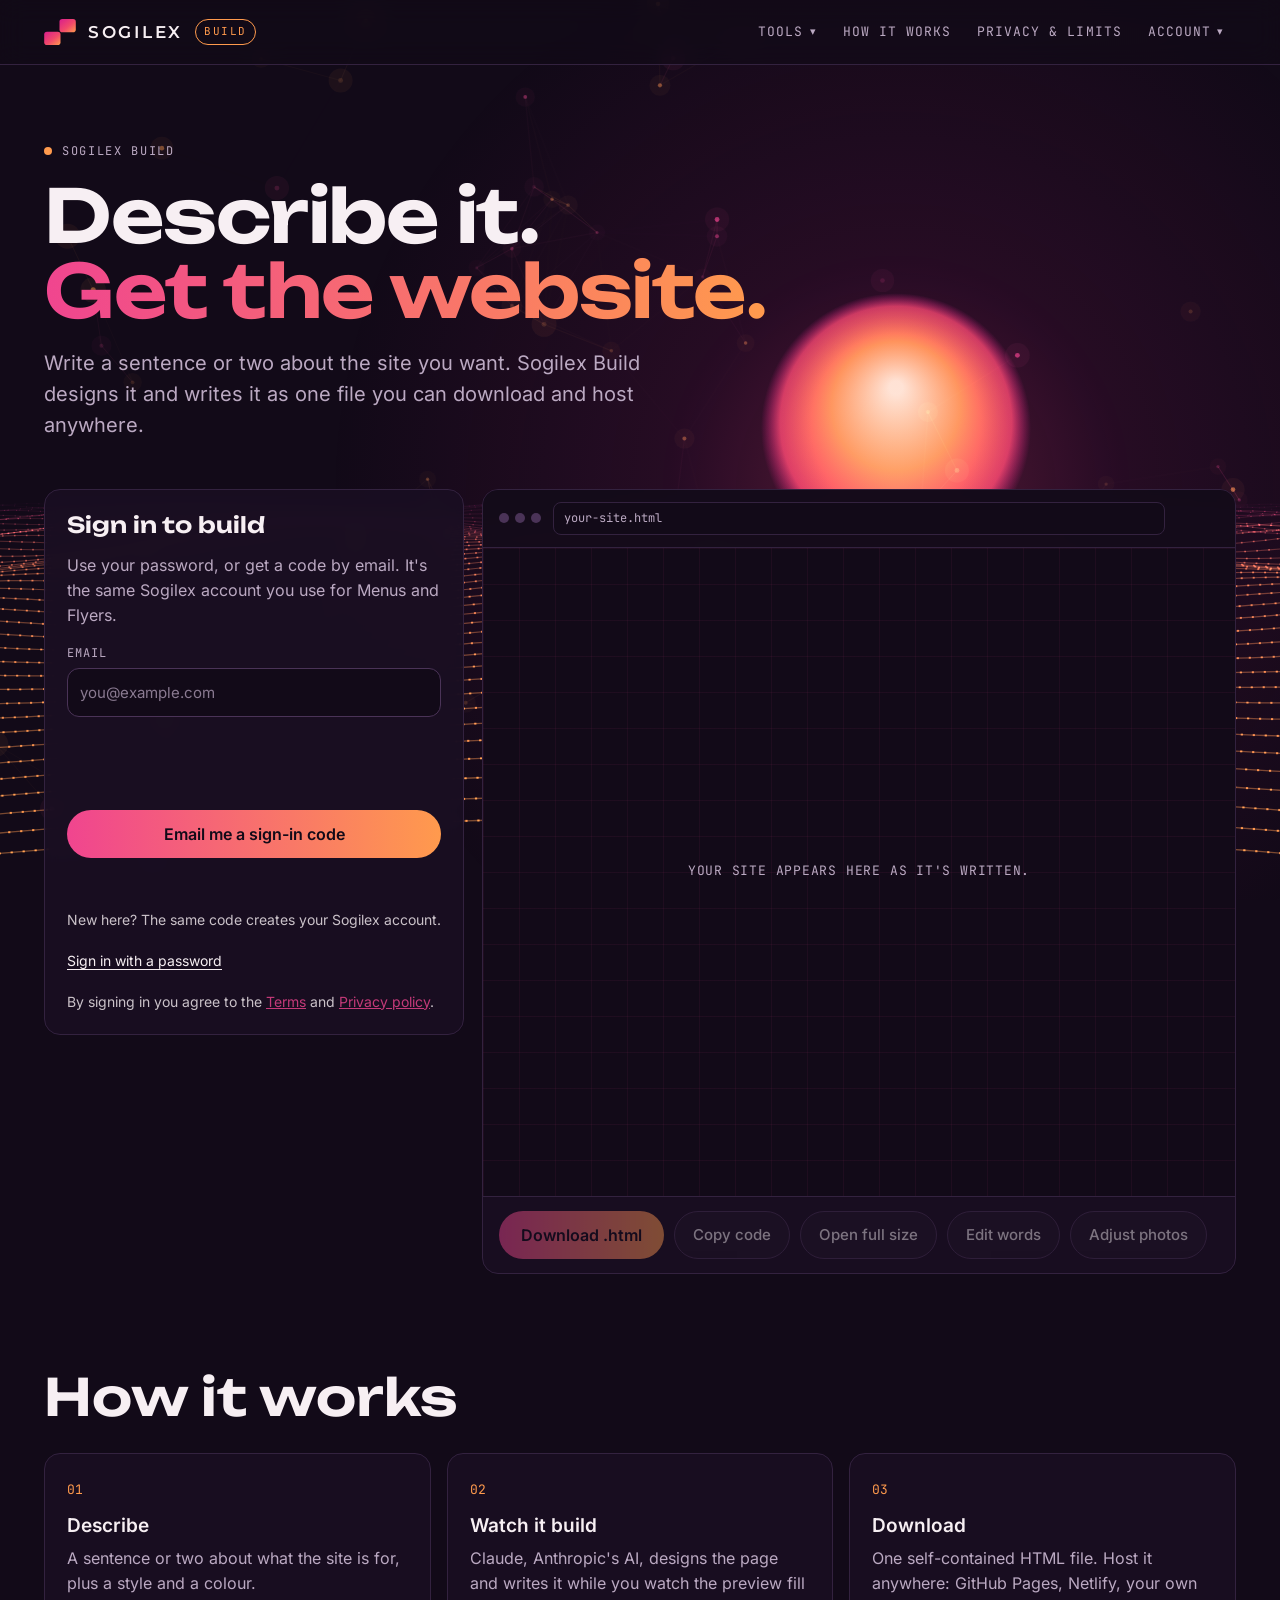
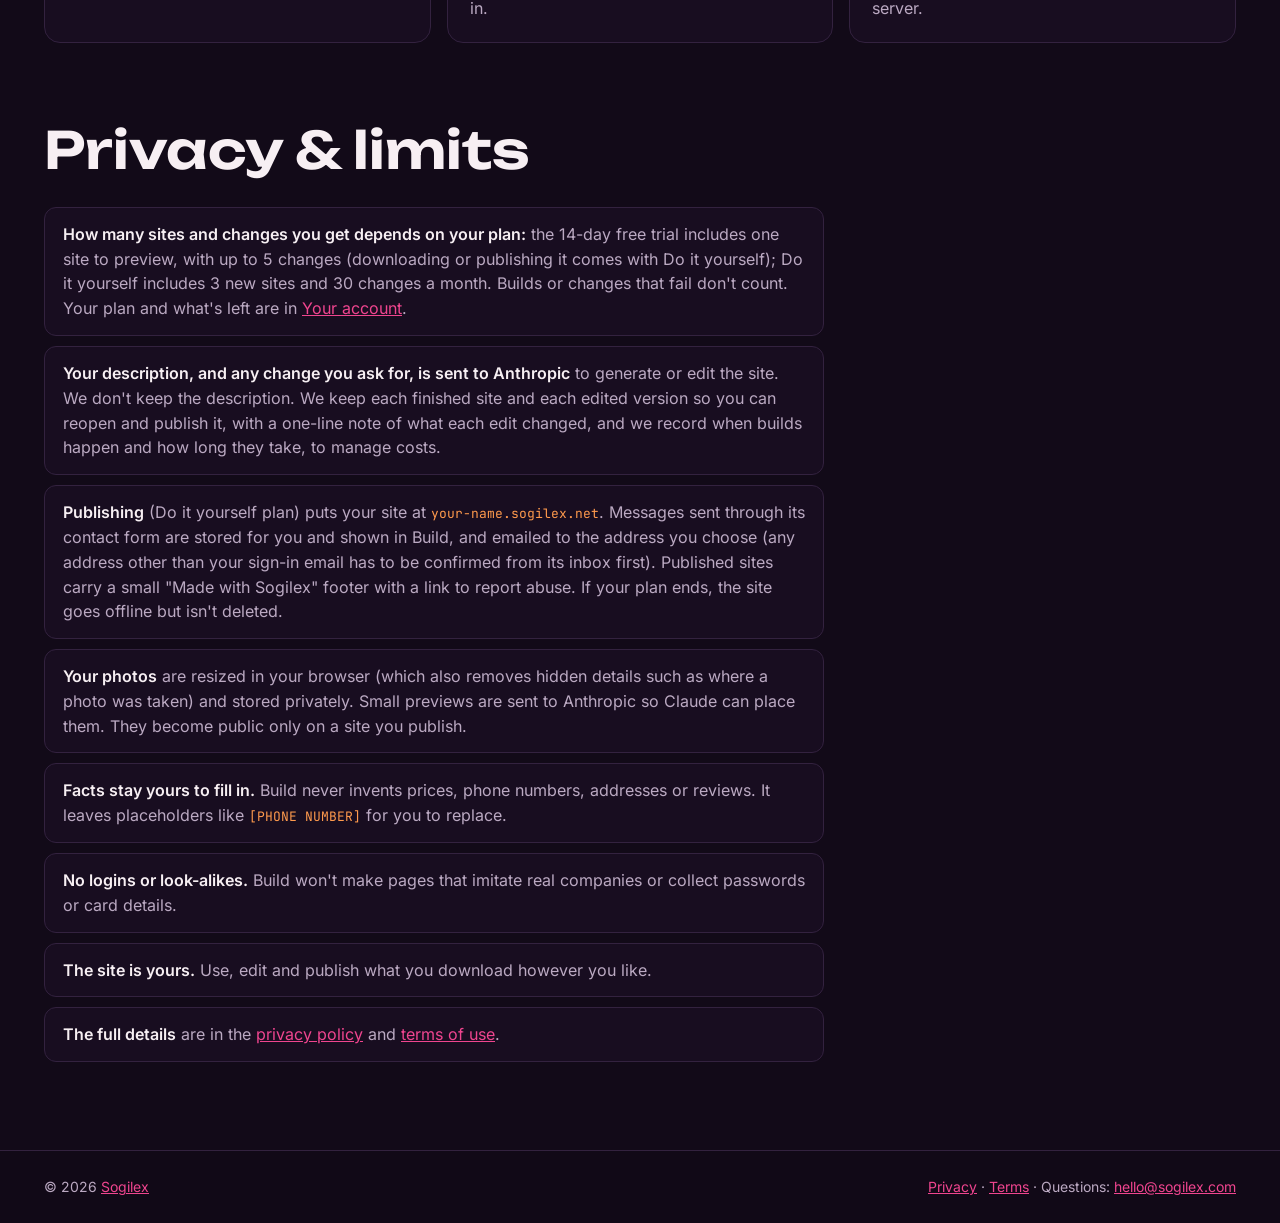
==== commit 949aeeda: "Own web addresses, part 2: 'Your own web address' panel in Build's Publish box (add the $5 add-on, c" ====
--- a/index.html
+++ b/index.html
@@ -247,6 +247,11 @@
           </fieldset>
         </form>
         <p class="status" id="pub-status" role="status" aria-live="polite"></p>
+        <section class="own" id="own" aria-labelledby="own-h" hidden>
+          <h3 class="own-h" id="own-h">Your own web address</h3>
+          <div id="own-body"></div>
+          <p class="status" id="own-status" role="status" aria-live="polite"></p>
+        </section>
         <form id="mail-form" class="pub-form mail-form" novalidate>
           <label for="mail-to">Email me new messages</label>
           <div class="pub-row">
--- a/assets/build.css
+++ b/assets/build.css
@@ -399,3 +399,20 @@
 .pub-blanks[hidden] { display: none; }
 .pub-blanks p { margin: 0; flex: 1 1 260px; font-size: 14px; color: var(--text); }
 .pub-blanks .ghost { min-height: 40px; font-size: 14px; }
+
+/* Your own web address (038), in the Publish box */
+.own { margin: 10px 0 0; padding: 12px 0 0; border-top: 1px solid var(--line); display: flex; flex-direction: column; gap: 10px; }
+.own[hidden] { display: none; }
+.own-h { margin: 0; font-family: var(--mono); font-size: 12px; font-weight: 400; letter-spacing: .08em; text-transform: uppercase; color: var(--mute); }
+.own p { margin: 0; font-size: 14px; }
+.own-row { display: flex; flex-wrap: wrap; gap: 8px; align-items: center; }
+.own-row .input { flex: 1 1 220px; width: auto; }
+.own-row .btn, .own-row .ghost { min-height: 44px; font-size: 14px; }
+.own-rec { width: 100%; border-collapse: collapse; font-size: 14px; }
+.own-rec th { text-align: left; font: 12px var(--mono); letter-spacing: .06em; text-transform: uppercase; color: var(--mute); padding: 6px 8px 6px 0; }
+.own-rec td { padding: 8px 8px 8px 0; border-top: 1px solid var(--line); overflow-wrap: anywhere; }
+.own-rec code { font-size: 14px; color: var(--text); }
+.own-state { display: inline-flex; align-items: center; gap: 8px; padding: 6px 12px; border-radius: 999px; border: 1px solid var(--ctl); font-size: 14px; }
+.own-state.ok { border-color: rgba(120, 220, 160, .6); }
+.own-state.wait { border-color: rgba(255, 154, 77, .6); }
+.own-state.bad { border-color: #F2496B; }
